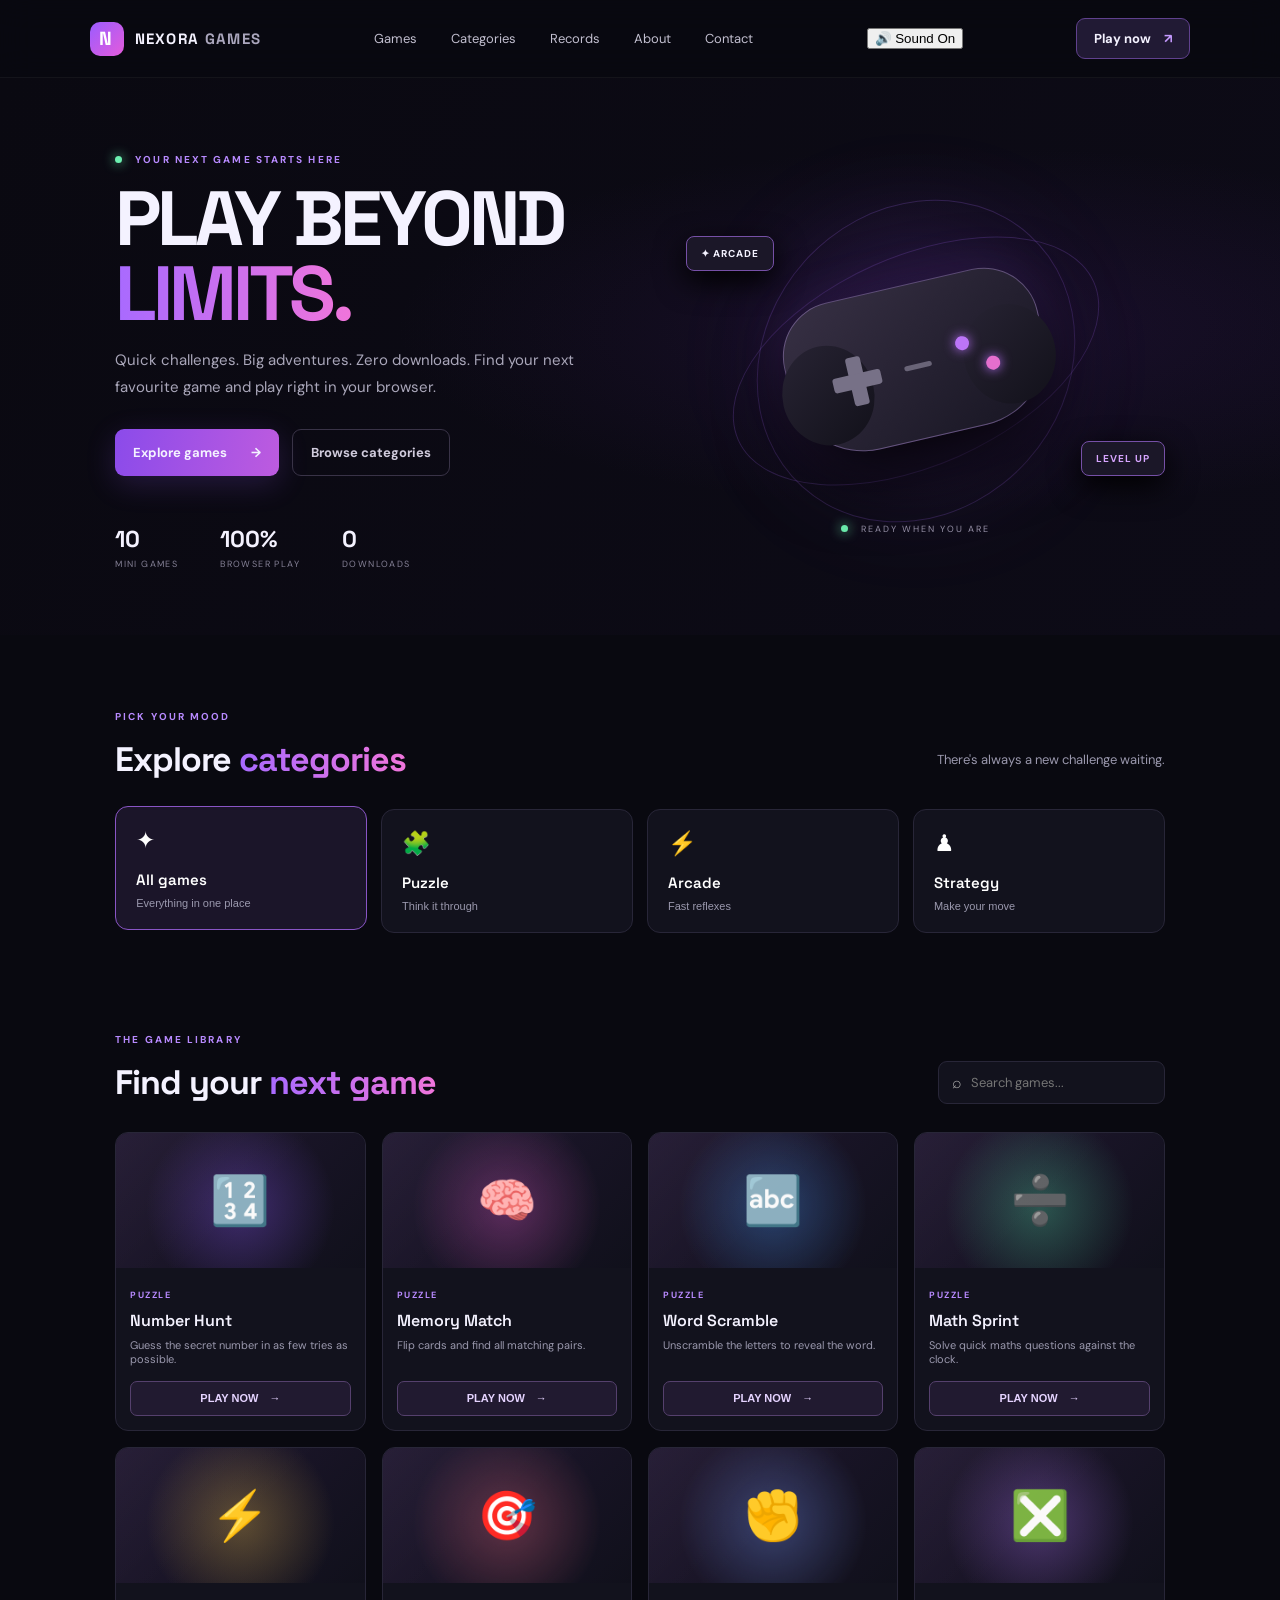
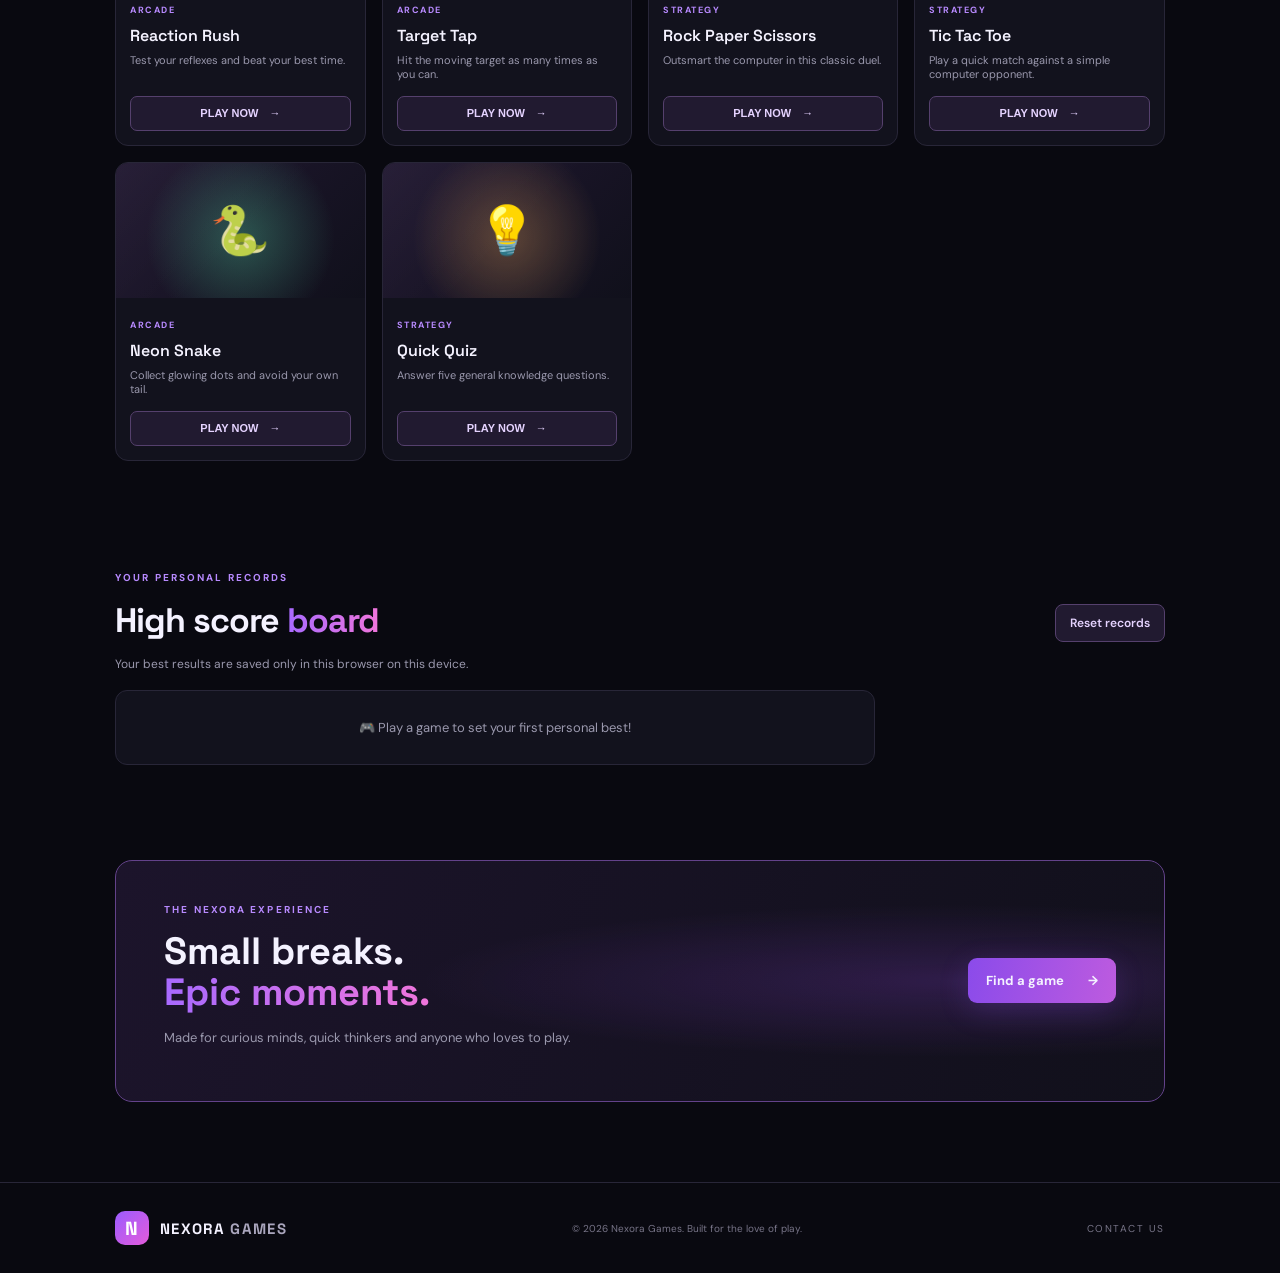
==== index.html @ 5ac17f13 "Add global sound toggle to Nexora Games" ====
<!DOCTYPE html>
<html lang="en">
<head>
  <meta charset="UTF-8">
  <meta name="viewport" content="width=device-width, initial-scale=1.0">
  <meta name="description" content="Nexora Games — play free browser games.">
  <title>Nexora Games | Play Beyond Limits</title>
  <link rel="stylesheet" href="style.css">
</head>
<body>
<header class="topbar">
  <a class="brand" href="#"><span class="brand-mark">N</span><span>NEXORA<span class="muted"> GAMES</span></span></a>
  <nav><a href="#games">Games</a><a href="#categories">Categories</a><a href="#leaderboard">Records</a><a href="#about">About</a><a href="contact.html">Contact</a></nav>
  <button class="menu-btn" id="menuBtn" aria-label="Open menu">☰</button>
  <button class="sound-toggle" id="soundToggle" type="button" aria-label="Turn sound off" aria-pressed="true">🔊 Sound On</button><a class="top-cta" href="#games">Play now <span>↗</span></a>
</header>

<main>
  <section class="hero">
    <div class="hero-copy">
      <div class="eyebrow"><span class="pulse"></span> YOUR NEXT GAME STARTS HERE</div>
      <h1>PLAY BEYOND<br><span>LIMITS.</span></h1>
      <p>Quick challenges. Big adventures. Zero downloads. Find your next favourite game and play right in your browser.</p>
      <div class="hero-actions"><a class="btn primary" href="#games">Explore games <span>→</span></a><a class="btn secondary" href="#categories">Browse categories</a></div>
      <div class="hero-stats"><div><strong>10</strong><small>MINI GAMES</small></div><div><strong>100%</strong><small>BROWSER PLAY</small></div><div><strong>0</strong><small>DOWNLOADS</small></div></div>
    </div>
    <div class="hero-art" aria-label="Decorative gaming illustration">
      <div class="orbit orbit-one"></div><div class="orbit orbit-two"></div>
      <div class="game-chip chip-one">✦ ARCADE</div><div class="game-chip chip-two">LEVEL UP</div>
      <div class="controller"><div class="dpad"><i></i><b></b></div><div class="buttons"><i></i><b></b></div><div class="controller-line"></div></div>
      <div class="hero-glow"></div>
      <div class="hero-caption"><span class="live-dot"></span> READY WHEN YOU ARE</div>
    </div>
  </section>

  <section class="section" id="categories">
    <div class="section-head"><div><div class="eyebrow">PICK YOUR MOOD</div><h2>Explore <span>categories</span></h2></div><p>There's always a new challenge waiting.</p></div>
    <div class="category-grid">
      <button class="category-card active" data-filter="all"><span>✦</span><b>All games</b><small>Everything in one place</small></button>
      <button class="category-card" data-filter="puzzle"><span>🧩</span><b>Puzzle</b><small>Think it through</small></button>
      <button class="category-card" data-filter="arcade"><span>⚡</span><b>Arcade</b><small>Fast reflexes</small></button>
      <button class="category-card" data-filter="strategy"><span>♟</span><b>Strategy</b><small>Make your move</small></button>
    </div>
  </section>

  <section class="section games-section" id="games">
    <div class="section-head"><div><div class="eyebrow">THE GAME LIBRARY</div><h2>Find your <span>next game</span></h2></div><div class="search-wrap"><span>⌕</span><input id="searchInput" type="search" placeholder="Search games..." aria-label="Search games"></div></div>
    <div class="game-grid" id="gameGrid"></div>
    <p class="empty-state" id="emptyState" hidden>No games found. Try another search.</p>
  </section>

  <section class="section leaderboard-section" id="leaderboard">
    <div class="section-head"><div><div class="eyebrow">YOUR PERSONAL RECORDS</div><h2>High score <span>board</span></h2></div><button class="reset-records" id="resetRecords" type="button">Reset records</button></div>
    <p class="leaderboard-note">Your best results are saved only in this browser on this device.</p>
    <div id="leaderboardList" class="leaderboard-list" aria-live="polite"></div>
  </section>

  <section class="join-banner" id="about">
    <div><div class="eyebrow">THE NEXORA EXPERIENCE</div><h2>Small breaks.<br><span>Epic moments.</span></h2><p>Made for curious minds, quick thinkers and anyone who loves to play.</p></div>
    <a class="btn primary" href="#games">Find a game <span>→</span></a>
  </section>
</main>

<footer><a class="brand" href="#"><span class="brand-mark">N</span><span>NEXORA<span class="muted"> GAMES</span></span></a><p>© <span id="year"></span> Nexora Games. Built for the love of play.</p><a class="footer-note" href="contact.html">CONTACT US</a></footer>

<div class="modal" id="gameModal" aria-hidden="true">
  <div class="modal-panel"><button class="close-btn" id="closeModal" aria-label="Close game">×</button><div class="modal-kicker" id="gameCategory">MINI GAME</div><h2 id="gameTitle">Game</h2><div id="gameArea" class="game-area"></div><p class="game-help" id="gameHelp"></p></div>
</div>
<script src="script.js"></script>
</body>
</html>
---- style.css ----
@import url('https://fonts.googleapis.com/css2?family=DM+Sans:wght@400;500;600;700&family=Space+Grotesk:wght@400;500;600;700&display=swap');
:root{--bg:#090910;--panel:#12121d;--panel2:#181827;--text:#f4f2ff;--muted:#9a98ad;--purple:#9b5cff;--pink:#e45bdb;--line:#282638;--green:#6df0b0}
*{box-sizing:border-box}html{scroll-behavior:smooth}body{margin:0;background:var(--bg);color:var(--text);font-family:'DM Sans',sans-serif}a{color:inherit;text-decoration:none}.topbar{height:78px;padding:0 7%;display:flex;align-items:center;justify-content:space-between;border-bottom:1px solid #ffffff0c;background:#090910eF;position:sticky;top:0;z-index:5;backdrop-filter:blur(16px)}.brand{display:flex;align-items:center;gap:11px;font:700 15px 'Space Grotesk';letter-spacing:1.3px}.brand-mark{display:grid;place-items:center;width:34px;height:34px;border-radius:10px;background:linear-gradient(135deg,var(--purple),var(--pink));font-size:19px;color:white}.muted{color:#aaa6bd}.topbar nav{display:flex;gap:34px;color:#c2bfd0;font-size:13px}.topbar nav a:hover{color:white}.top-cta{font-size:13px;font-weight:700;background:#211a34;border:1px solid #60418e;padding:11px 17px;border-radius:9px}.top-cta span{color:#c59aff;margin-left:10px}.menu-btn{display:none;background:none;border:0;color:white;font-size:24px}.hero{min-height:550px;padding:75px 9% 65px;display:grid;grid-template-columns:1.05fr .95fr;align-items:center;overflow:hidden;background:radial-gradient(ellipse at 76% 45%,#49207838,transparent 42%),linear-gradient(120deg,#0a0911,#0d0b17)}.eyebrow{font-size:10px;letter-spacing:2.1px;font-weight:700;color:#b88aff}.pulse,.live-dot{display:inline-block;width:7px;height:7px;background:var(--green);border-radius:50%;margin-right:9px;box-shadow:0 0 12px var(--green)}h1,h2{font-family:'Space Grotesk',sans-serif;margin:15px 0}h1{font-size:clamp(52px,6vw,82px);line-height:.98;letter-spacing:-4px}h1 span,h2 span{background:linear-gradient(90deg,#a86aff,#f075db);-webkit-background-clip:text;background-clip:text;color:transparent}.hero-copy>p{max-width:460px;color:#aaa7ba;line-height:1.8;font-size:15px}.hero-actions{display:flex;gap:13px;margin-top:28px}.btn{display:inline-flex;align-items:center;gap:24px;padding:14px 18px;border-radius:9px;font-size:13px;font-weight:700}.btn.primary{background:linear-gradient(100deg,#8b4bea,#bd5bdf);box-shadow:0 8px 30px #9b5cff30}.btn.secondary{border:1px solid #393347;color:#d0cbdc}.hero-stats{display:flex;gap:42px;margin-top:48px}.hero-stats div{display:flex;flex-direction:column;gap:4px}.hero-stats strong{font:700 23px 'Space Grotesk'}.hero-stats small{font-size:9px;letter-spacing:1.4px;color:#858196}.hero-art{height:360px;position:relative;display:grid;place-items:center}.hero-glow{position:absolute;width:250px;height:250px;border-radius:50%;background:#9b5cff25;filter:blur(55px)}.orbit{position:absolute;border:1px solid #a66bff35;border-radius:50%;transform:rotate(-24deg)}.orbit-one{width:390px;height:210px}.orbit-two{width:300px;height:340px;transform:rotate(42deg)}.controller{width:260px;height:155px;background:linear-gradient(145deg,#373044,#171522);border:1px solid #a98bcf70;border-radius:55px 55px 75px 75px;transform:rotate(-13deg);box-shadow:0 25px 70px #000,0 0 45px #a45dff30;position:relative;z-index:1}.controller:before,.controller:after{content:"";position:absolute;width:92px;height:100px;background:linear-gradient(145deg,#272333,#12111a);border-radius:50%;top:40px}.controller:before{left:-10px}.controller:after{right:-10px}.dpad,.buttons{position:absolute;z-index:2;top:58px}.dpad{left:43px;width:49px;height:49px}.dpad:before,.dpad:after{content:"";position:absolute;background:#777187;border-radius:3px}.dpad:before{width:15px;height:49px;left:17px}.dpad:after{height:15px;width:49px;top:17px}.buttons{right:43px;width:48px;height:48px}.buttons:before,.buttons:after{content:"";position:absolute;width:14px;height:14px;border-radius:50%;background:#bc75f8;box-shadow:0 0 12px #bd74ff}.buttons:before{left:4px;top:4px}.buttons:after{right:4px;bottom:4px;background:#e56fce}.controller-line{position:absolute;z-index:2;width:28px;height:5px;border-radius:5px;background:#696477;left:116px;top:79px}.game-chip{position:absolute;z-index:2;padding:10px 14px;background:#1b1728;border:1px solid #7650a7;border-radius:8px;font-size:10px;font-weight:700;letter-spacing:1px;box-shadow:0 10px 30px #000}.chip-one{top:55px;left:4%}.chip-two{right:0;bottom:65px;color:#d7a5ff}.hero-caption{position:absolute;bottom:6px;font-size:9px;letter-spacing:2px;color:#9993aa}.section{padding:75px 9%}.section-head{display:flex;align-items:end;justify-content:space-between;margin-bottom:28px}.section-head h2{font-size:34px;letter-spacing:-1px;margin-bottom:0}.section-head>p{color:var(--muted);font-size:13px}.category-grid{display:grid;grid-template-columns:repeat(4,1fr);gap:14px}.category-card{cursor:pointer;text-align:left;padding:20px;background:var(--panel);border:1px solid var(--line);border-radius:13px;color:white;display:flex;flex-direction:column;gap:8px;transition:.2s}.category-card:hover,.category-card.active{border-color:#8955c5;background:#1b1529;transform:translateY(-3px)}.category-card>span{font-size:23px;margin-bottom:8px}.category-card b{font:600 15px 'Space Grotesk'}.category-card small{color:var(--muted);font-size:11px}.games-section{padding-top:25px}.search-wrap{display:flex;align-items:center;gap:9px;background:var(--panel);border:1px solid var(--line);border-radius:9px;padding:0 13px;color:#aaa}.search-wrap input{background:transparent;border:0;outline:0;color:white;padding:12px 0;width:180px;font:13px 'DM Sans'}.game-grid{display:grid;grid-template-columns:repeat(4,1fr);gap:16px}.game-card{border:1px solid var(--line);background:var(--panel);border-radius:13px;overflow:hidden;transition:.22s}.game-card:hover{transform:translateY(-5px);border-color:#8a5ac0;box-shadow:0 14px 35px #0007}.game-art{height:135px;display:grid;place-items:center;font-size:48px;position:relative;background:radial-gradient(circle at 50% 55%,var(--art-glow),transparent 65%),linear-gradient(135deg,#211831,#10101b)}.game-art:after{content:"";position:absolute;inset:0;background:linear-gradient(135deg,#ffffff08,transparent 55%)}.game-info{padding:14px}.game-info small{color:#b88aff;text-transform:uppercase;font-size:9px;letter-spacing:1.5px;font-weight:700}.game-info h3{font:600 16px 'Space Grotesk';margin:7px 0}.game-info p{font-size:11px;color:var(--muted);margin:0 0 13px;min-height:30px}.play-btn{width:100%;border:1px solid #55406d;background:#211a30;color:#e5d3ff;border-radius:7px;padding:9px;cursor:pointer;font-weight:700;font-size:11px}.play-btn:hover{background:#7443a8;color:white}.empty-state{color:var(--muted);text-align:center;padding:40px}.join-banner{margin:20px 9% 80px;padding:42px 48px;border-radius:17px;border:1px solid #63428a;background:radial-gradient(ellipse at 80% 50%,#a54cff30,transparent 45%),linear-gradient(110deg,#1c142b,#11101b);display:flex;align-items:center;justify-content:space-between}.join-banner h2{font-size:38px;line-height:1.1}.join-banner p{color:var(--muted);font-size:13px}footer{padding:28px 9%;border-top:1px solid var(--line);display:flex;align-items:center;justify-content:space-between}footer p,.footer-note{color:#777487;font-size:10px}.footer-note{letter-spacing:1.5px}.modal{position:fixed;inset:0;background:#05040beF;z-index:10;display:none;align-items:center;justify-content:center;padding:18px}.modal.open{display:flex}.modal-panel{position:relative;width:min(650px,100%);max-height:90vh;overflow:auto;background:#151321;border:1px solid #55406d;border-radius:16px;padding:30px}.close-btn{position:absolute;right:17px;top:12px;background:none;border:0;color:white;font-size:30px;cursor:pointer}.modal-kicker{color:#bd8aff;font-size:10px;letter-spacing:2px}.modal-panel h2{margin:7px 0 20px}.game-area{background:#0c0b13;border:1px solid #30283c;border-radius:12px;min-height:180px;padding:22px;display:grid;place-items:center;text-align:center}.game-help{color:var(--muted);font-size:12px;line-height:1.6;margin-bottom:0}.game-area button,.game-area input{background:#282039;border:1px solid #7951a6;color:white;border-radius:7px;padding:10px 14px;margin:5px;cursor:pointer}.game-area input{cursor:text;width:100px}.game-area .big{font:700 32px 'Space Grotesk'}.game-area .result{color:#b98aff;font-weight:700}.memory-grid{display:grid;grid-template-columns:repeat(4,52px);gap:7px}.memory-grid button{height:48px;margin:0;font-size:20px;padding:0}.tic-grid{display:grid;grid-template-columns:repeat(3,60px);gap:6px}.tic-grid button{height:60px;font-size:23px;margin:0}.target{width:75px;height:75px;border-radius:50%!important;background:#ad56ed!important;border:0!important}.game-area canvas{max-width:100%;background:#11101a;border:1px solid #3a2b4c;border-radius:7px}.game-area .wide{width:100%;max-width:350px}
@media(max-width:850px){.hero{padding-left:7%;padding-right:7%;grid-template-columns:1fr}.hero-art{height:280px}.game-grid{grid-template-columns:repeat(2,1fr)}.section{padding-left:7%;padding-right:7%}.category-grid{grid-template-columns:repeat(2,1fr)}.join-banner{margin-left:7%;margin-right:7%}}
@media(max-width:560px){.topbar{padding:0 5%;height:66px}.topbar nav{display:none;position:absolute;top:65px;left:0;right:0;padding:20px;background:#11101b;flex-direction:column;gap:18px}.topbar nav.show{display:flex}.menu-btn{display:block;margin-left:auto;margin-right:14px}.top-cta{padding:9px 11px;font-size:11px}.hero{padding-top:55px}.hero-stats{gap:23px}.hero-art{height:245px}.controller{transform:scale(.8) rotate(-13deg)}.section{padding-top:55px;padding-bottom:55px}.section-head{align-items:flex-start;gap:18px;flex-direction:column}.section-head h2{font-size:29px}.search-wrap,.search-wrap input{width:100%}.category-grid{gap:9px}.category-card{padding:15px}.game-grid{gap:10px}.game-art{height:110px}.game-info{padding:11px}.game-info h3{font-size:14px}.join-banner{padding:27px;display:block}.join-banner h2{font-size:32px}.join-banner .btn{margin-top:15px}footer{padding:25px 6%;gap:12px;flex-wrap:wrap}footer p{order:3;width:100%}.modal-panel{padding:23px 16px}}

/* Mobile-friendly Neon Snake controls */
.snake-controls{display:flex;flex-direction:column;align-items:center;gap:6px;margin:12px auto}.snake-controls>div{display:flex;gap:6px}.game-area .snake-controls button{width:52px;height:44px;margin:0;padding:8px;font-size:18px;touch-action:manipulation;user-select:none;-webkit-user-select:none}.snake-game canvas{display:block;margin:0 auto;max-width:100%;height:auto;touch-action:none}

/* Personal high-score board */
.leaderboard-section{padding-top:35px}
.leaderboard-note{color:var(--muted);font-size:12px;margin:-14px 0 18px}
.reset-records{background:#211a30;border:1px solid #55406d;color:#e5d3ff;border-radius:8px;padding:10px 14px;cursor:pointer;font:600 12px 'DM Sans'}
.reset-records:hover{background:#7443a8;color:white}
.leaderboard-list{max-width:760px;border:1px solid var(--line);border-radius:12px;overflow:hidden;background:var(--panel)}
.record-row{display:flex;align-items:center;gap:14px;padding:13px 17px;border-bottom:1px solid var(--line)}
.record-row:last-child{border-bottom:0}
.record-rank{width:28px;color:#b88aff;font:700 13px 'Space Grotesk'}
.record-icon{font-size:22px}
.record-name{flex:1;font:600 14px 'Space Grotesk'}
.record-name small{display:block;color:var(--muted);font:11px 'DM Sans';margin-top:3px}
.record-row>strong{color:var(--green);font:700 17px 'Space Grotesk'}
.records-empty{padding:28px;text-align:center;color:var(--muted);font-size:13px}
@media(max-width:560px){.record-row{gap:9px;padding:12px}.record-name{font-size:12px}.record-row>strong{font-size:15px}.reset-records{padding:9px;font-size:11px}}


/* Rock Paper Scissors face-off */
.rps-game{max-width:560px;margin:0 auto;text-align:center}
.rps-intro{color:var(--muted);margin:0 0 18px}
.rps-arena{display:grid;grid-template-columns:1fr auto 1fr;align-items:center;gap:12px;padding:20px 12px;border:1px solid var(--line);border-radius:16px;background:linear-gradient(135deg,#211632,#151a2c)}
.rps-player{display:flex;flex-direction:column;align-items:center;gap:7px;min-width:0}
.rps-side-label{font:700 11px 'Space Grotesk';letter-spacing:2px;color:#c49aff}
.rps-hand{font-size:clamp(55px,12vw,82px);line-height:1.35;min-height:100px;display:grid;place-items:center;filter:drop-shadow(0 5px 12px #0008)}
.rps-bot-hand{transform:scaleX(-1)}
.rps-player strong{font:600 13px 'Space Grotesk';color:#fff}
.rps-versus{font:800 17px 'Space Grotesk';color:#f0bd61}
.rps-outcome{font:700 17px 'Space Grotesk';margin:18px 0 12px;min-height:25px}
.rps-scoreboard{display:flex;justify-content:center;align-items:center;gap:22px;padding:12px;border-radius:10px;background:#211a30;color:#d8c9ed;font:700 12px 'Space Grotesk';letter-spacing:1px}
.rps-scoreboard b{font-size:22px;color:#fff;margin-left:6px}
.rps-score-divider{color:var(--muted)}
.rps-round{font-size:12px;color:var(--muted);margin:10px 0}
.rps-choices{display:flex;justify-content:center;flex-wrap:wrap;gap:9px;margin:14px 0}
.game-area .rps-choice{padding:11px 15px;border:1px solid #7651a2;background:#2b2040;color:#fff;border-radius:10px;font:600 13px 'DM Sans';cursor:pointer}
.game-area .rps-choice:hover{background:#7045a0;transform:translateY(-2px)}
.game-area .rps-reset{padding:8px 14px;border:1px solid var(--line);background:transparent;color:var(--muted);border-radius:8px;cursor:pointer}
.rps-reveal{animation:rpsPop .32s ease-out}
@keyframes rpsPop{0%{transform:scale(.55) rotate(-12deg);opacity:.35}70%{transform:scale(1.12) rotate(5deg)}100%{transform:scale(1);opacity:1}}
@media(max-width:420px){.rps-arena{gap:5px;padding:15px 7px}.rps-hand{min-height:78px}.rps-player strong{font-size:11px}.rps-choices{gap:6px}.game-area .rps-choice{padding:10px 9px;font-size:12px}}
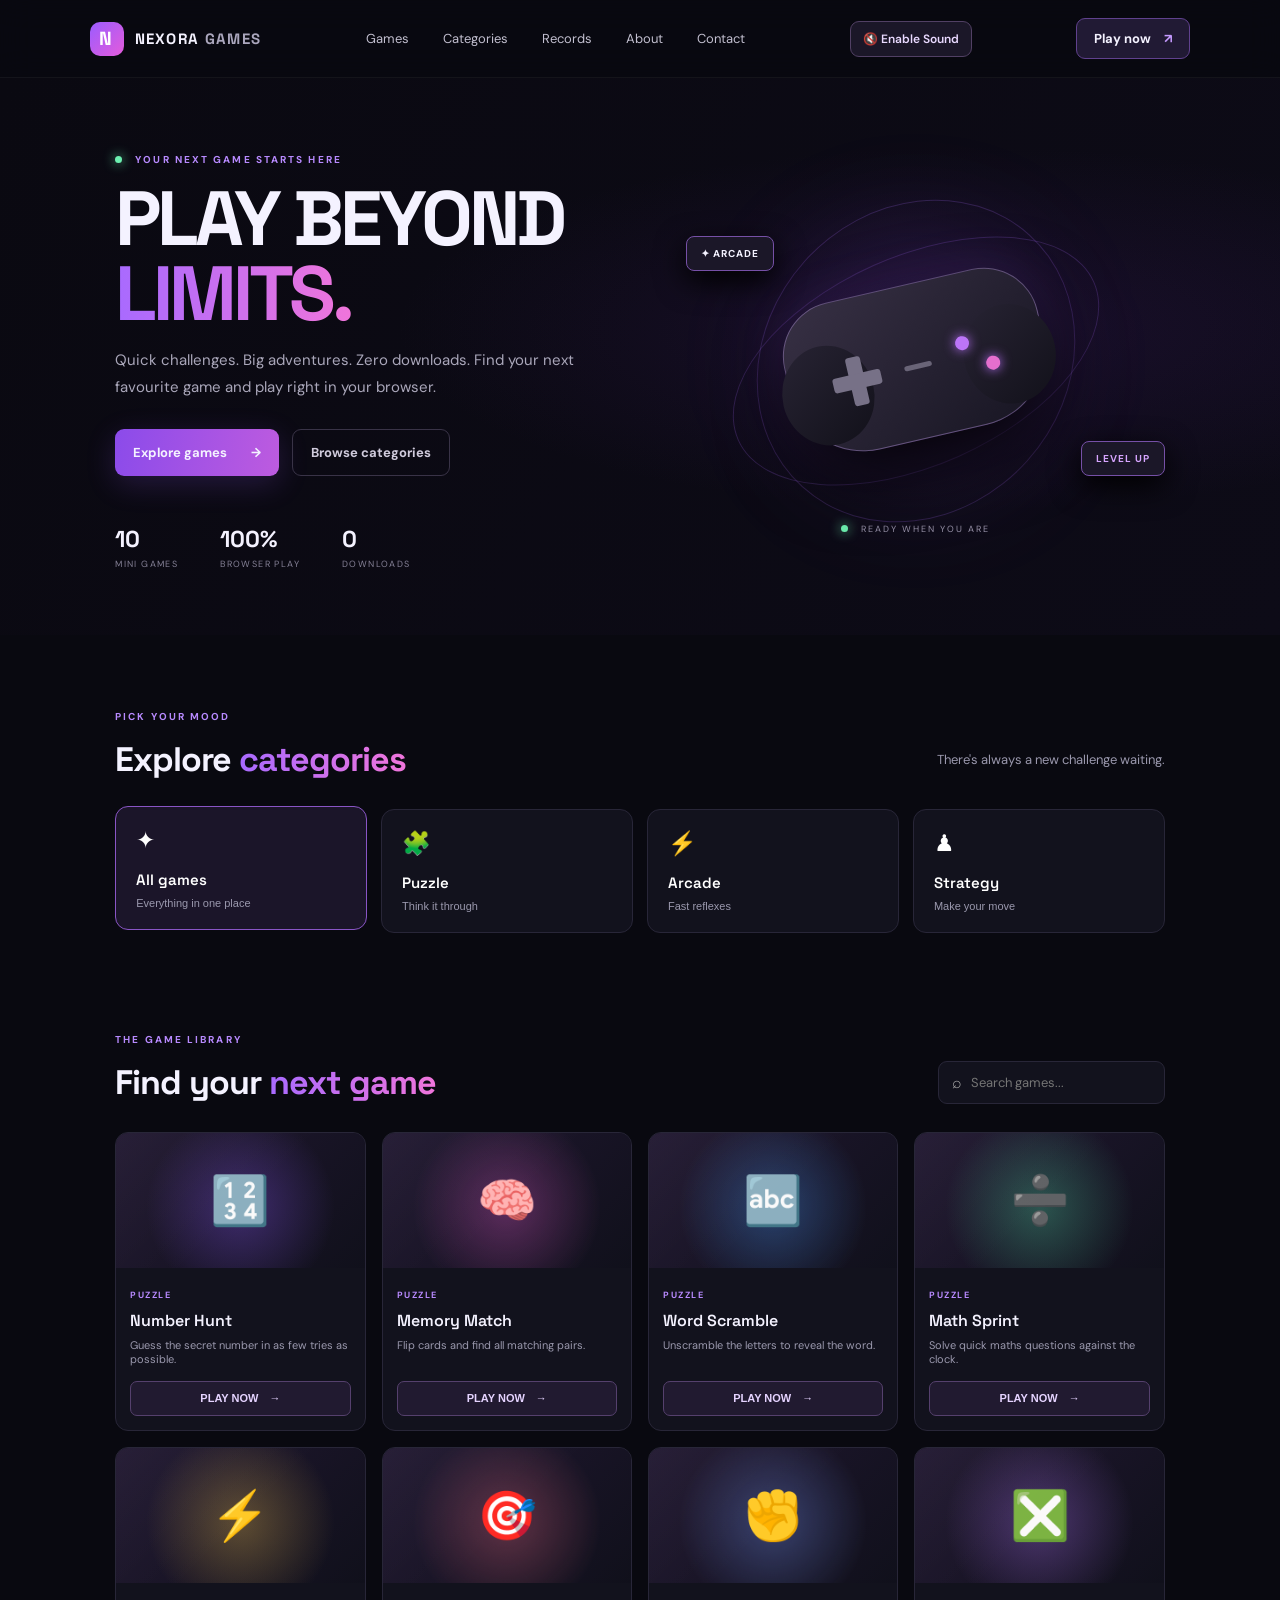
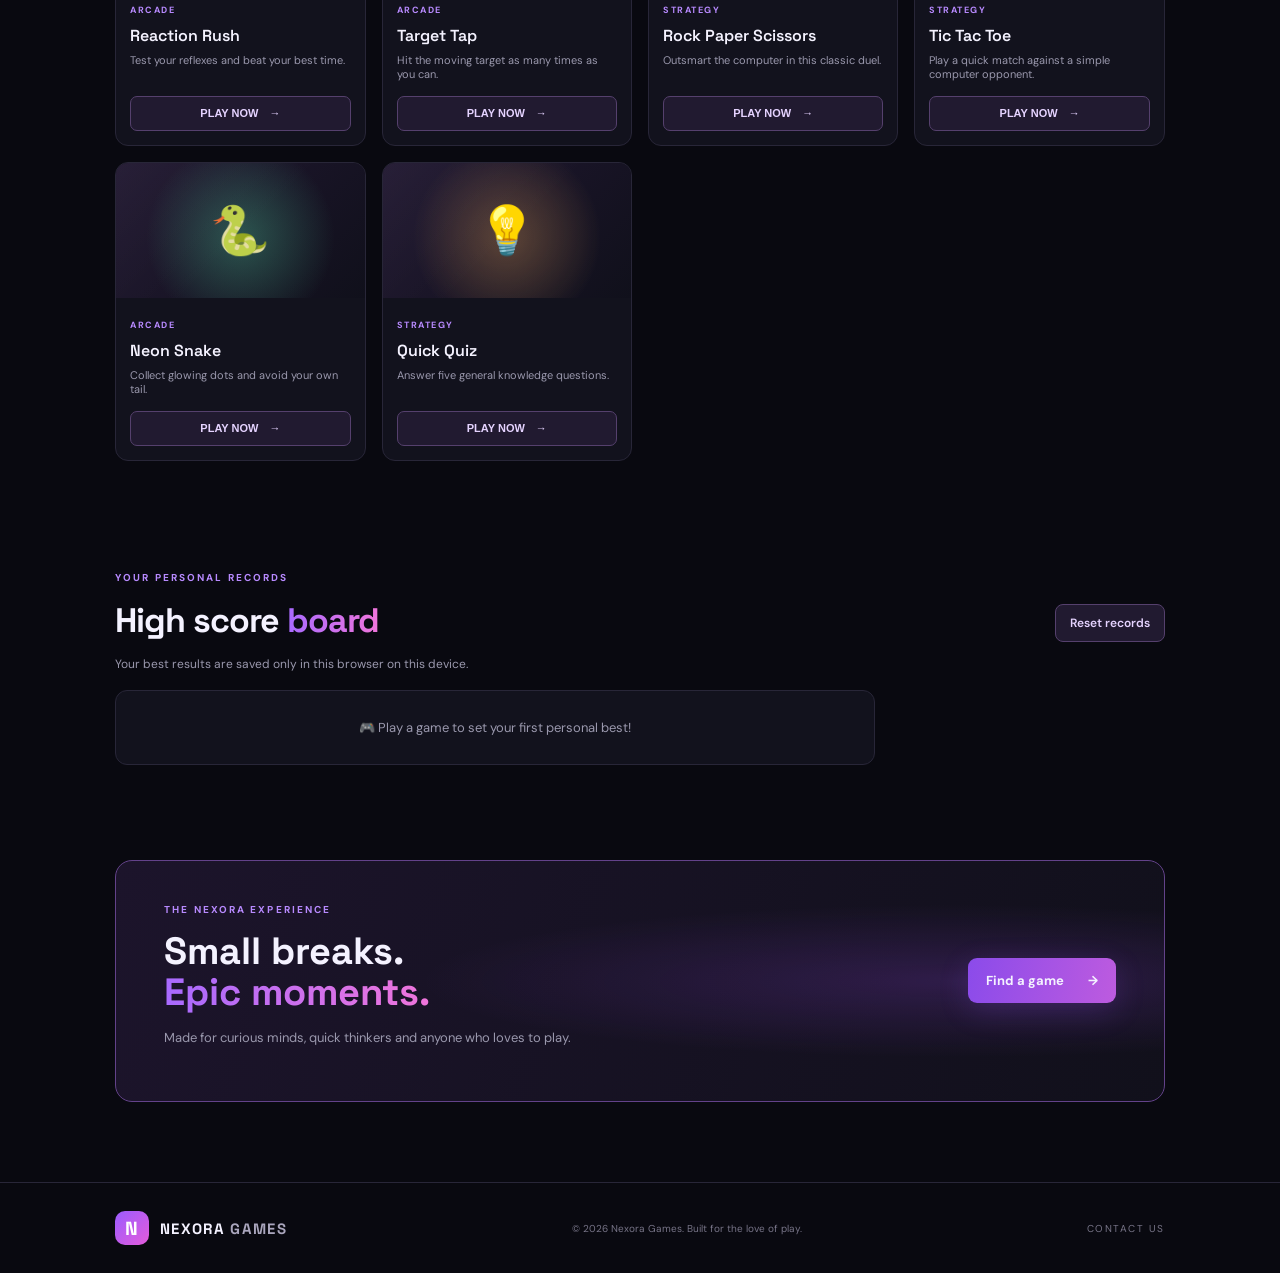
==== commit 643d43cd: "Improve homepage SEO metadata and structured data" ====
--- a/index.html
+++ b/index.html
@@ -3,7 +3,27 @@
 <head>
   <meta charset="UTF-8">
   <meta name="viewport" content="width=device-width, initial-scale=1.0">
-  <meta name="description" content="Nexora Games — play free browser games.">
+  <meta name="description" content="Play free online browser games at Nexora Games. Enjoy puzzle, arcade and strategy mini games including Number Hunt, Memory Match, Rock Paper Scissors, Tic Tac Toe and more. No downloads needed.">
+  <meta name="robots" content="index, follow">
+  <link rel="canonical" href="https://nexoragames-ux.github.io/nexora-games/">
+  <meta name="theme-color" content="#100b1d">
+  <meta property="og:type" content="website">
+  <meta property="og:site_name" content="Nexora Games">
+  <meta property="og:title" content="Nexora Games | Free Online Browser Games">
+  <meta property="og:description" content="Play free puzzle, arcade and strategy mini games instantly in your browser. No downloads needed.">
+  <meta property="og:url" content="https://nexoragames-ux.github.io/nexora-games/">
+  <meta name="twitter:card" content="summary">
+  <meta name="twitter:title" content="Nexora Games | Free Online Browser Games">
+  <meta name="twitter:description" content="Play free puzzle, arcade and strategy mini games instantly in your browser. No downloads needed.">
+  <script type="application/ld+json">
+  {
+    "@context": "https://schema.org",
+    "@type": "WebSite",
+    "name": "Nexora Games",
+    "url": "https://nexoragames-ux.github.io/nexora-games/",
+    "description": "Free online puzzle, arcade and strategy mini games playable in a web browser."
+  }
+  </script>
   <title>Nexora Games | Play Beyond Limits</title>
   <link rel="stylesheet" href="style.css">
 </head>
--- a/style.css
+++ b/style.css
@@ -46,3 +46,9 @@
 .rps-reveal{animation:rpsPop .32s ease-out}
 @keyframes rpsPop{0%{transform:scale(.55) rotate(-12deg);opacity:.35}70%{transform:scale(1.12) rotate(5deg)}100%{transform:scale(1);opacity:1}}
 @media(max-width:420px){.rps-arena{gap:5px;padding:15px 7px}.rps-hand{min-height:78px}.rps-player strong{font-size:11px}.rps-choices{gap:6px}.game-area .rps-choice{padding:10px 9px;font-size:12px}}
+
+/* Global sound control */
+.sound-toggle{border:1px solid #514064;background:#1b1728;color:#e9d9ff;border-radius:9px;padding:9px 12px;font:600 12px 'DM Sans';cursor:pointer;white-space:nowrap}
+.sound-toggle:hover{background:#30213f;border-color:var(--purple)}
+@media(max-width:760px){.topbar{gap:10px}.sound-toggle{padding:8px 9px;font-size:11px}.top-cta{font-size:12px;padding:9px 10px}}
+@media(max-width:430px){.topbar{padding:0 4%}.brand{font-size:12px;gap:7px}.brand-mark{width:30px;height:30px}.sound-toggle{font-size:0;padding:8px}.sound-toggle::first-letter{font-size:16px}.top-cta{padding:8px;font-size:11px}}
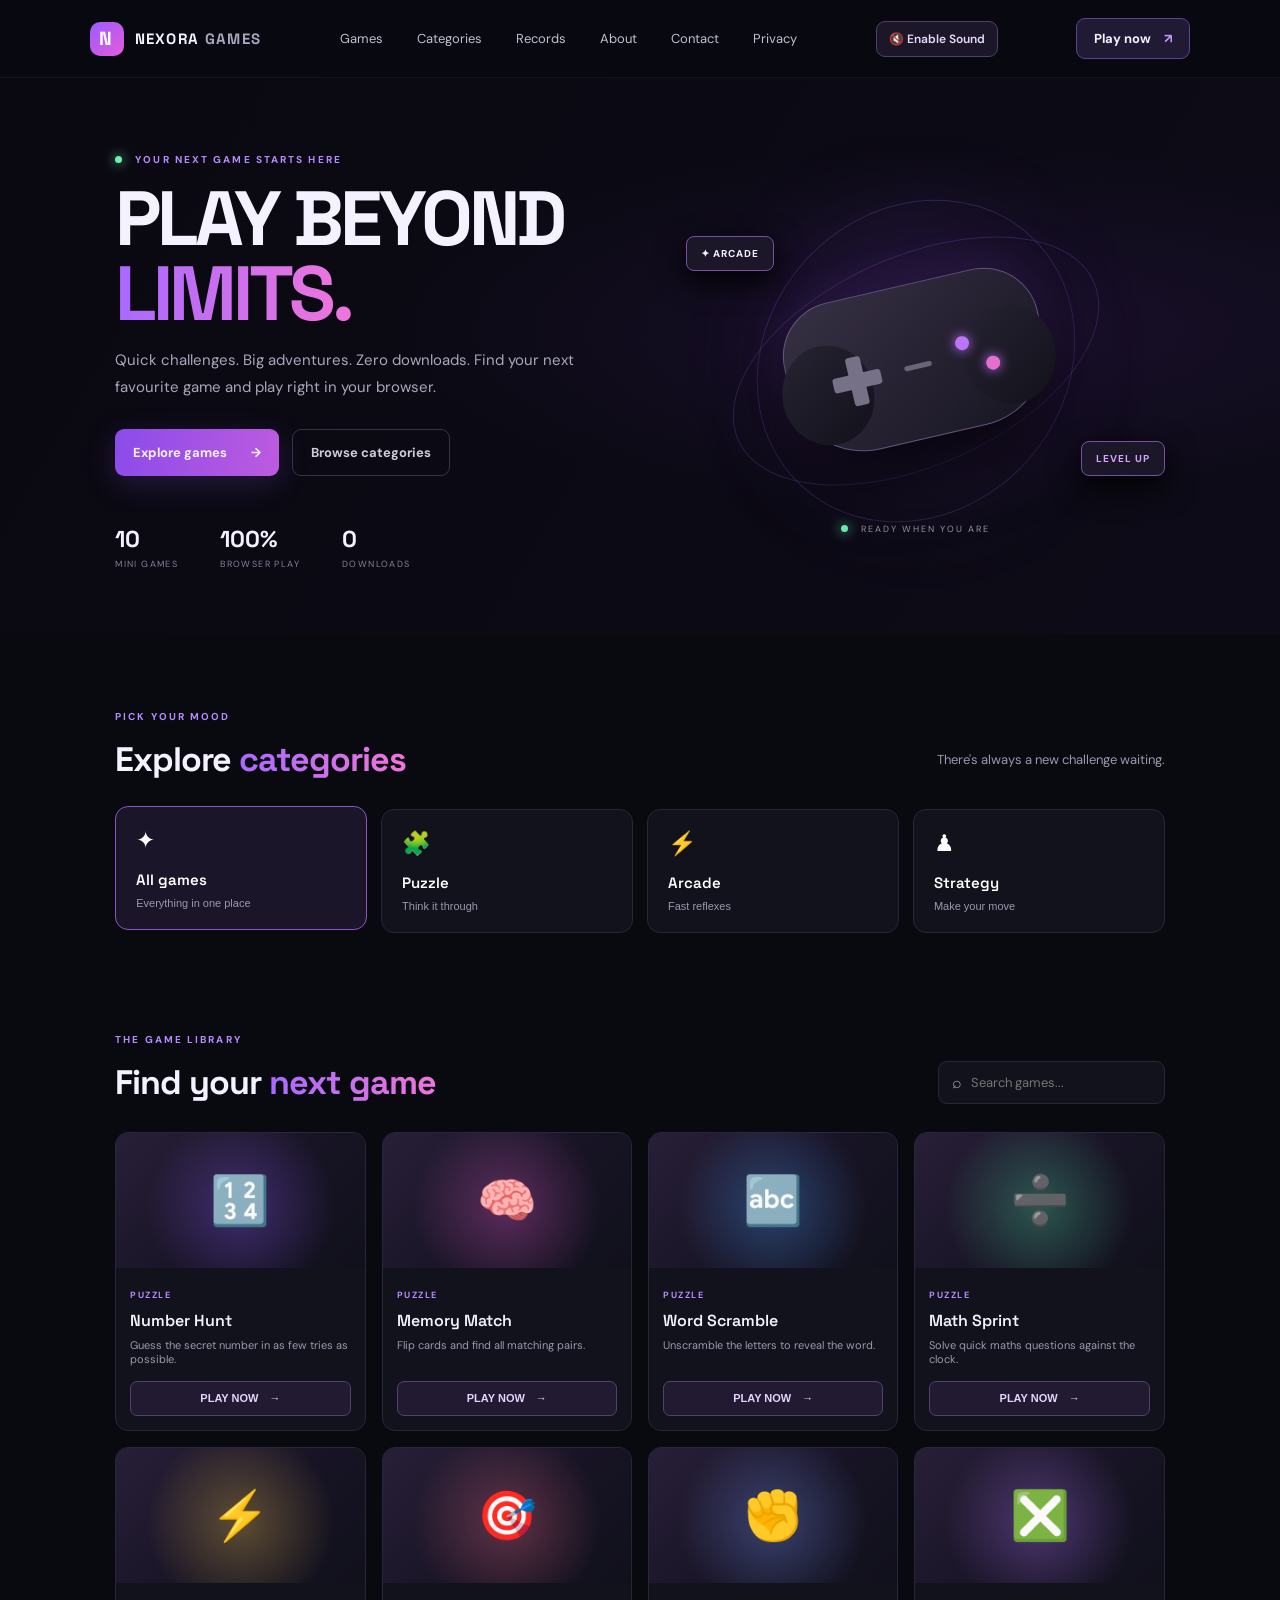
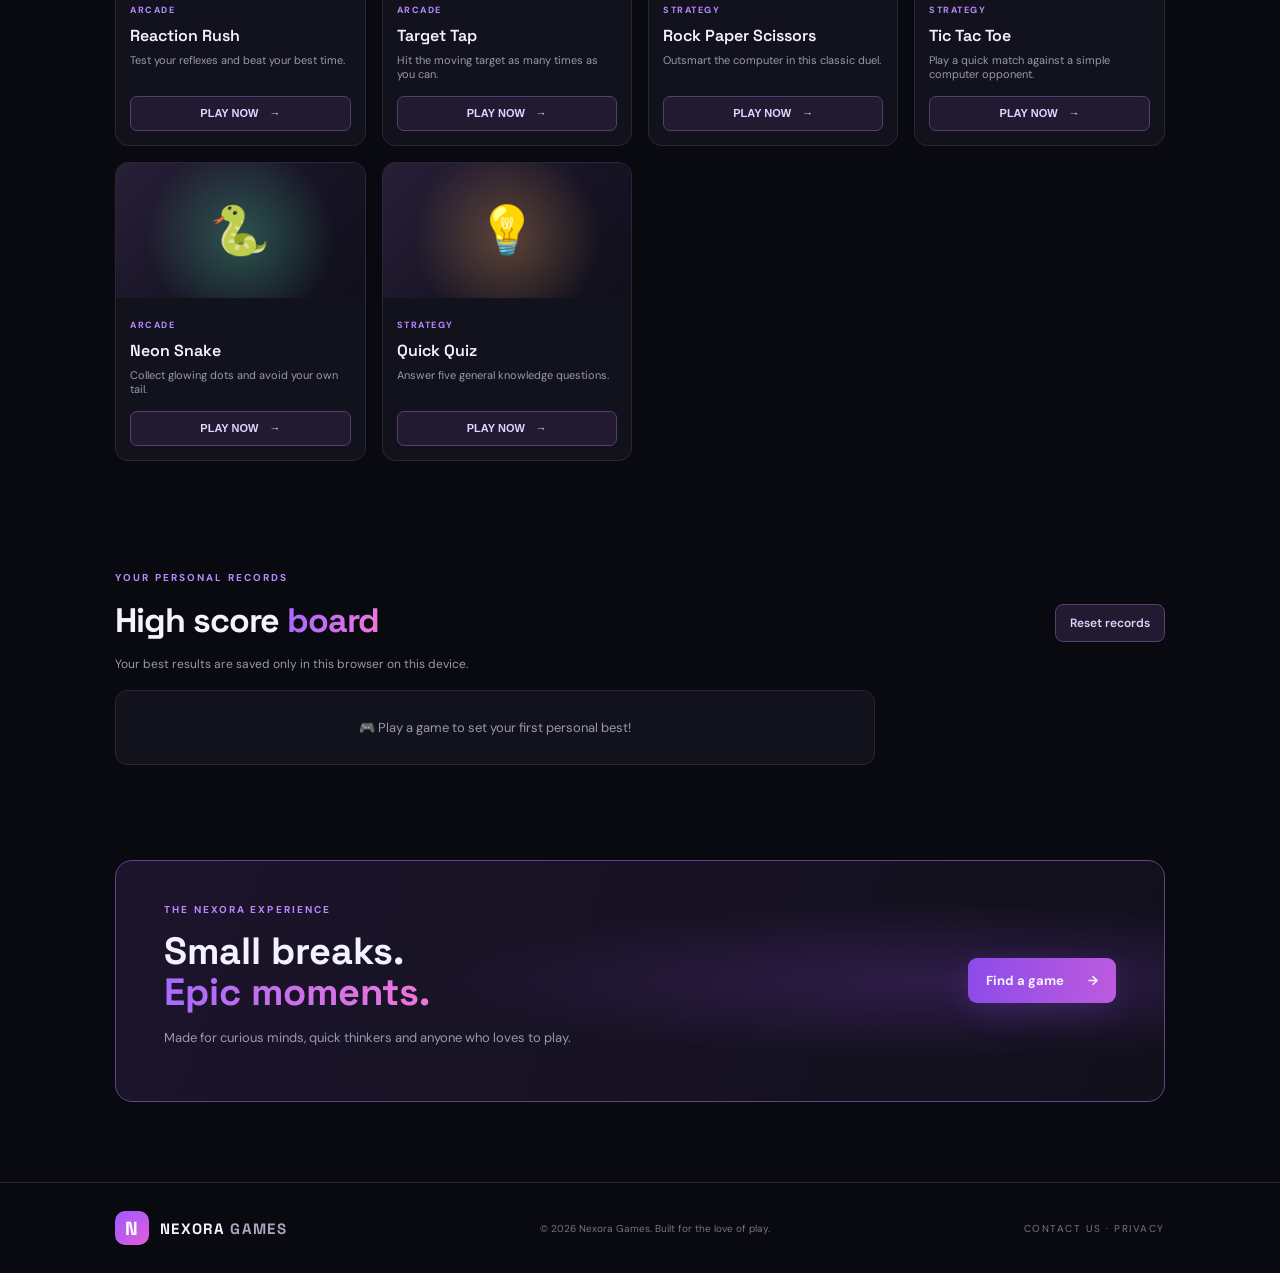
==== commit ed913ae5: "Add privacy policy navigation link" ====
--- a/index.html
+++ b/index.html
@@ -2,6 +2,7 @@
 <html lang="en">
 <head>
   <meta charset="UTF-8">
+  <meta name="google-site-verification" content="2wP3rk1qOevJJi6-XMGxFmHp4xJ9Y7_RXEEM9t6w2mc" />
   <meta name="viewport" content="width=device-width, initial-scale=1.0">
   <meta name="description" content="Play free online browser games at Nexora Games. Enjoy puzzle, arcade and strategy mini games including Number Hunt, Memory Match, Rock Paper Scissors, Tic Tac Toe and more. No downloads needed.">
   <meta name="robots" content="index, follow">
@@ -26,11 +27,19 @@
   </script>
   <title>Nexora Games | Play Beyond Limits</title>
   <link rel="stylesheet" href="style.css">
+  <!-- Google Analytics 4 -->
+  <script async src="https://www.googletagmanager.com/gtag/js?id=G-80209GRR0V"></script>
+  <script>
+    window.dataLayer = window.dataLayer || [];
+    function gtag(){dataLayer.push(arguments);}
+    gtag('js', new Date());
+    gtag('config', 'G-80209GRR0V');
+  </script>
 </head>
 <body>
 <header class="topbar">
   <a class="brand" href="#"><span class="brand-mark">N</span><span>NEXORA<span class="muted"> GAMES</span></span></a>
-  <nav><a href="#games">Games</a><a href="#categories">Categories</a><a href="#leaderboard">Records</a><a href="#about">About</a><a href="contact.html">Contact</a></nav>
+  <nav><a href="#games">Games</a><a href="#categories">Categories</a><a href="#leaderboard">Records</a><a href="#about">About</a><a href="contact.html">Contact</a><a href="privacy.html">Privacy</a></nav>
   <button class="menu-btn" id="menuBtn" aria-label="Open menu">☰</button>
   <button class="sound-toggle" id="soundToggle" type="button" aria-label="Turn sound off" aria-pressed="true">🔊 Sound On</button><a class="top-cta" href="#games">Play now <span>↗</span></a>
 </header>
@@ -81,7 +90,7 @@
   </section>
 </main>
 
-<footer><a class="brand" href="#"><span class="brand-mark">N</span><span>NEXORA<span class="muted"> GAMES</span></span></a><p>© <span id="year"></span> Nexora Games. Built for the love of play.</p><a class="footer-note" href="contact.html">CONTACT US</a></footer>
+<footer><a class="brand" href="#"><span class="brand-mark">N</span><span>NEXORA<span class="muted"> GAMES</span></span></a><p>© <span id="year"></span> Nexora Games. Built for the love of play.</p><span class="footer-note"><a href="contact.html">CONTACT US</a> · <a href="privacy.html">PRIVACY</a></span></footer>
 
 <div class="modal" id="gameModal" aria-hidden="true">
   <div class="modal-panel"><button class="close-btn" id="closeModal" aria-label="Close game">×</button><div class="modal-kicker" id="gameCategory">MINI GAME</div><h2 id="gameTitle">Game</h2><div id="gameArea" class="game-area"></div><p class="game-help" id="gameHelp"></p></div>
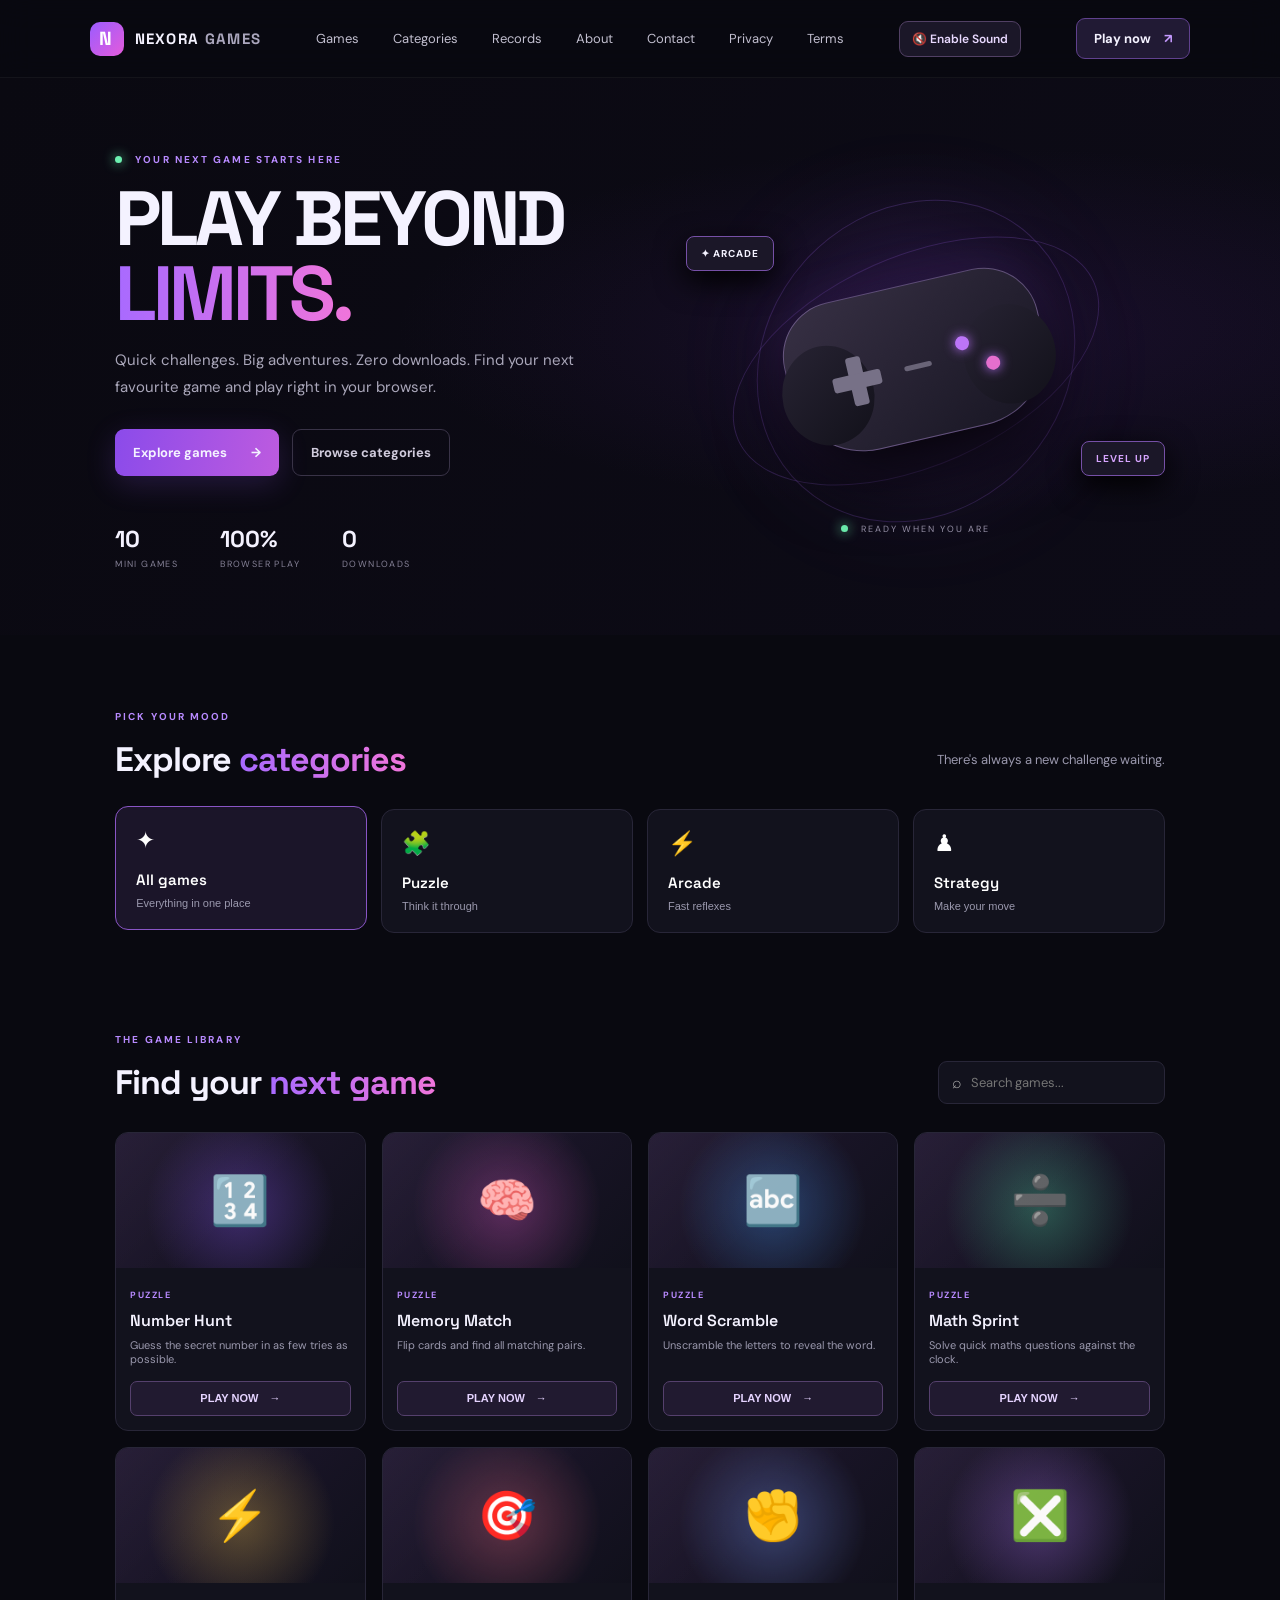
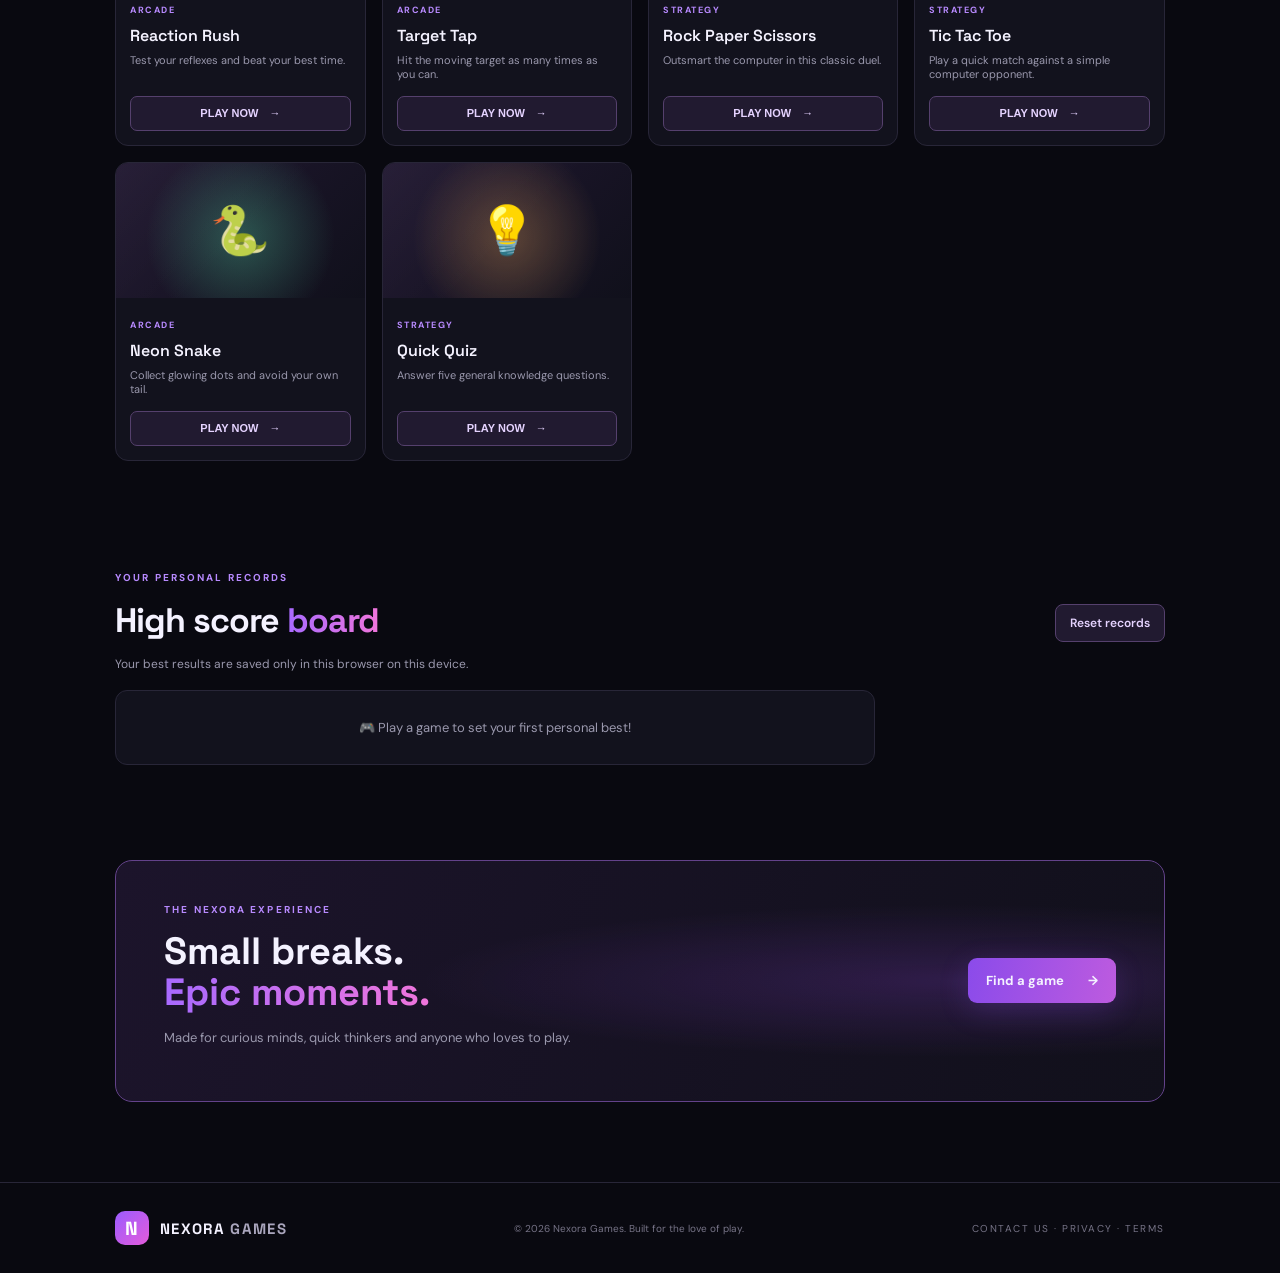
==== commit 3ed87d1d: "Add terms page navigation link" ====
--- a/index.html
+++ b/index.html
@@ -39,7 +39,7 @@
 <body>
 <header class="topbar">
   <a class="brand" href="#"><span class="brand-mark">N</span><span>NEXORA<span class="muted"> GAMES</span></span></a>
-  <nav><a href="#games">Games</a><a href="#categories">Categories</a><a href="#leaderboard">Records</a><a href="#about">About</a><a href="contact.html">Contact</a><a href="privacy.html">Privacy</a></nav>
+  <nav><a href="#games">Games</a><a href="#categories">Categories</a><a href="#leaderboard">Records</a><a href="#about">About</a><a href="contact.html">Contact</a><a href="privacy.html">Privacy</a><a href="terms.html">Terms</a></nav>
   <button class="menu-btn" id="menuBtn" aria-label="Open menu">☰</button>
   <button class="sound-toggle" id="soundToggle" type="button" aria-label="Turn sound off" aria-pressed="true">🔊 Sound On</button><a class="top-cta" href="#games">Play now <span>↗</span></a>
 </header>
@@ -90,7 +90,7 @@
   </section>
 </main>
 
-<footer><a class="brand" href="#"><span class="brand-mark">N</span><span>NEXORA<span class="muted"> GAMES</span></span></a><p>© <span id="year"></span> Nexora Games. Built for the love of play.</p><span class="footer-note"><a href="contact.html">CONTACT US</a> · <a href="privacy.html">PRIVACY</a></span></footer>
+<footer><a class="brand" href="#"><span class="brand-mark">N</span><span>NEXORA<span class="muted"> GAMES</span></span></a><p>© <span id="year"></span> Nexora Games. Built for the love of play.</p><span class="footer-note"><a href="contact.html">CONTACT US</a> · <a href="privacy.html">PRIVACY</a> · <a href="terms.html">TERMS</a></span></footer>
 
 <div class="modal" id="gameModal" aria-hidden="true">
   <div class="modal-panel"><button class="close-btn" id="closeModal" aria-label="Close game">×</button><div class="modal-kicker" id="gameCategory">MINI GAME</div><h2 id="gameTitle">Game</h2><div id="gameArea" class="game-area"></div><p class="game-help" id="gameHelp"></p></div>
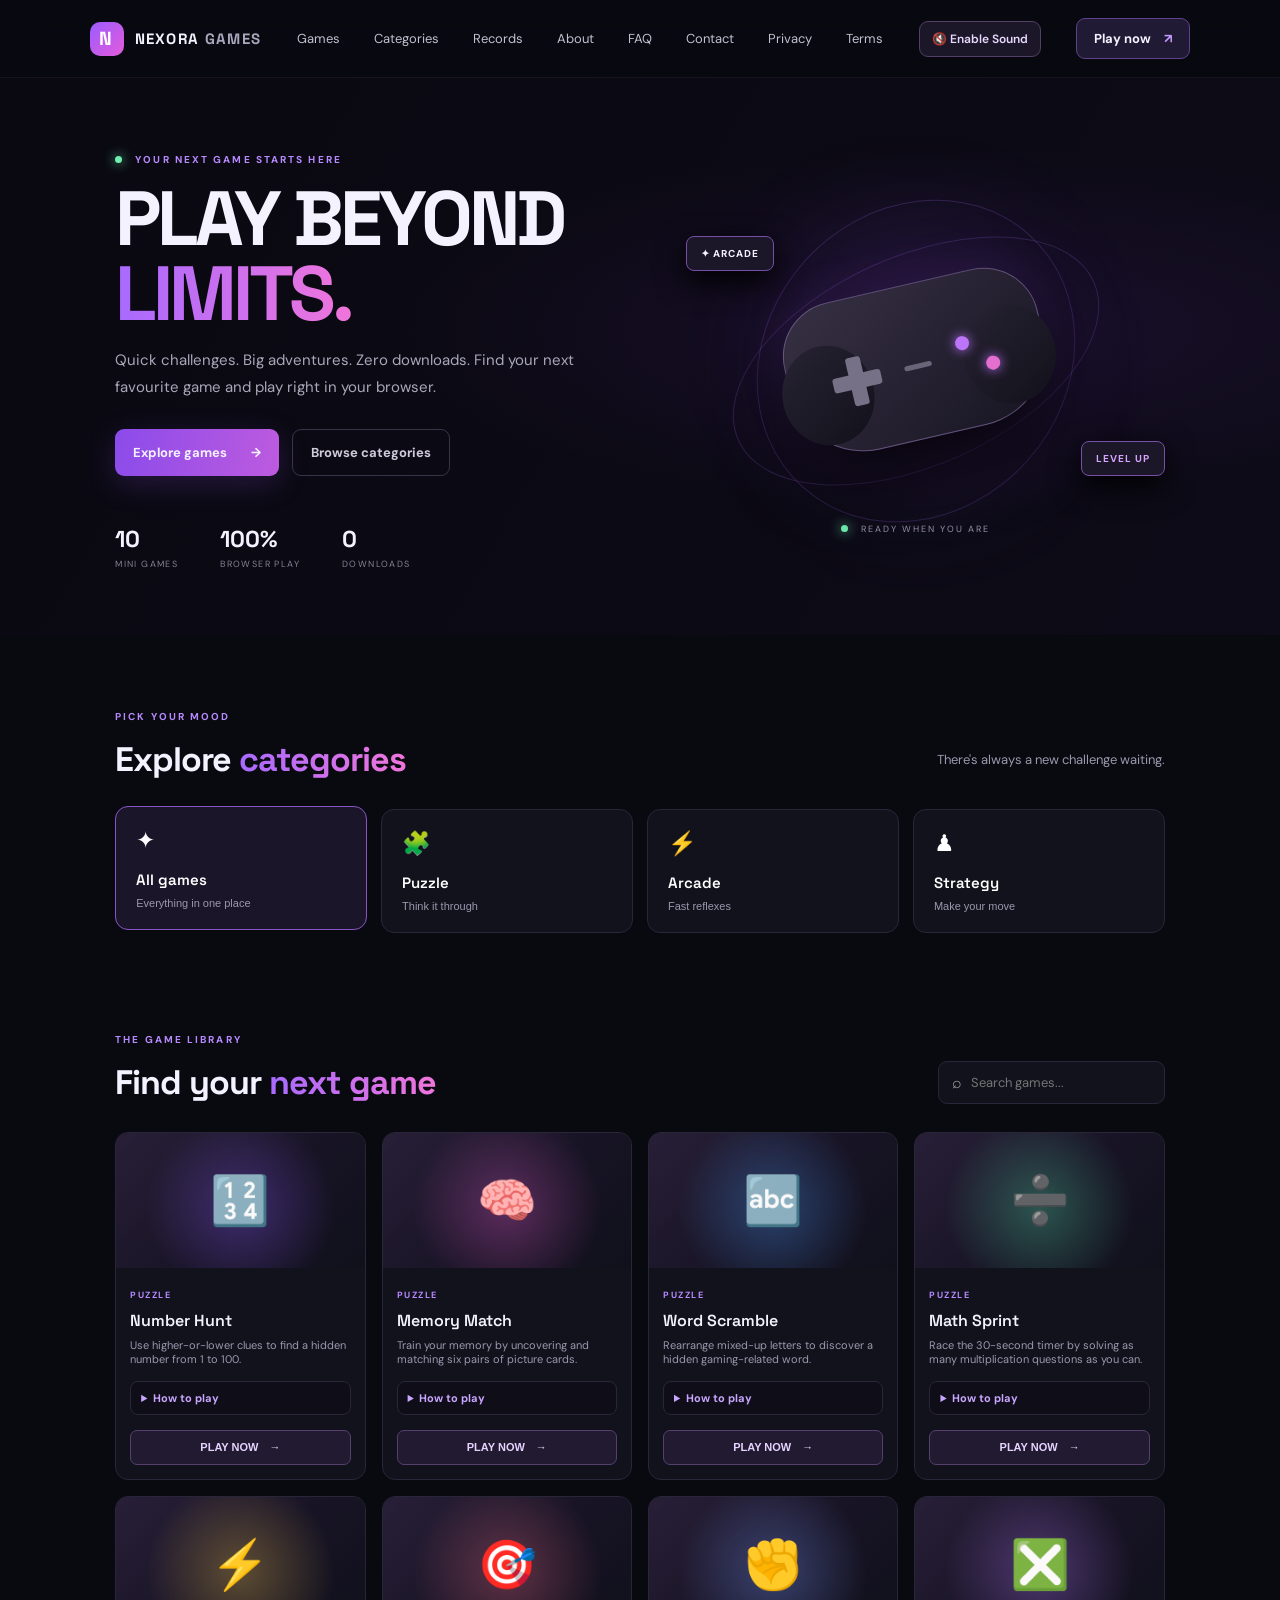
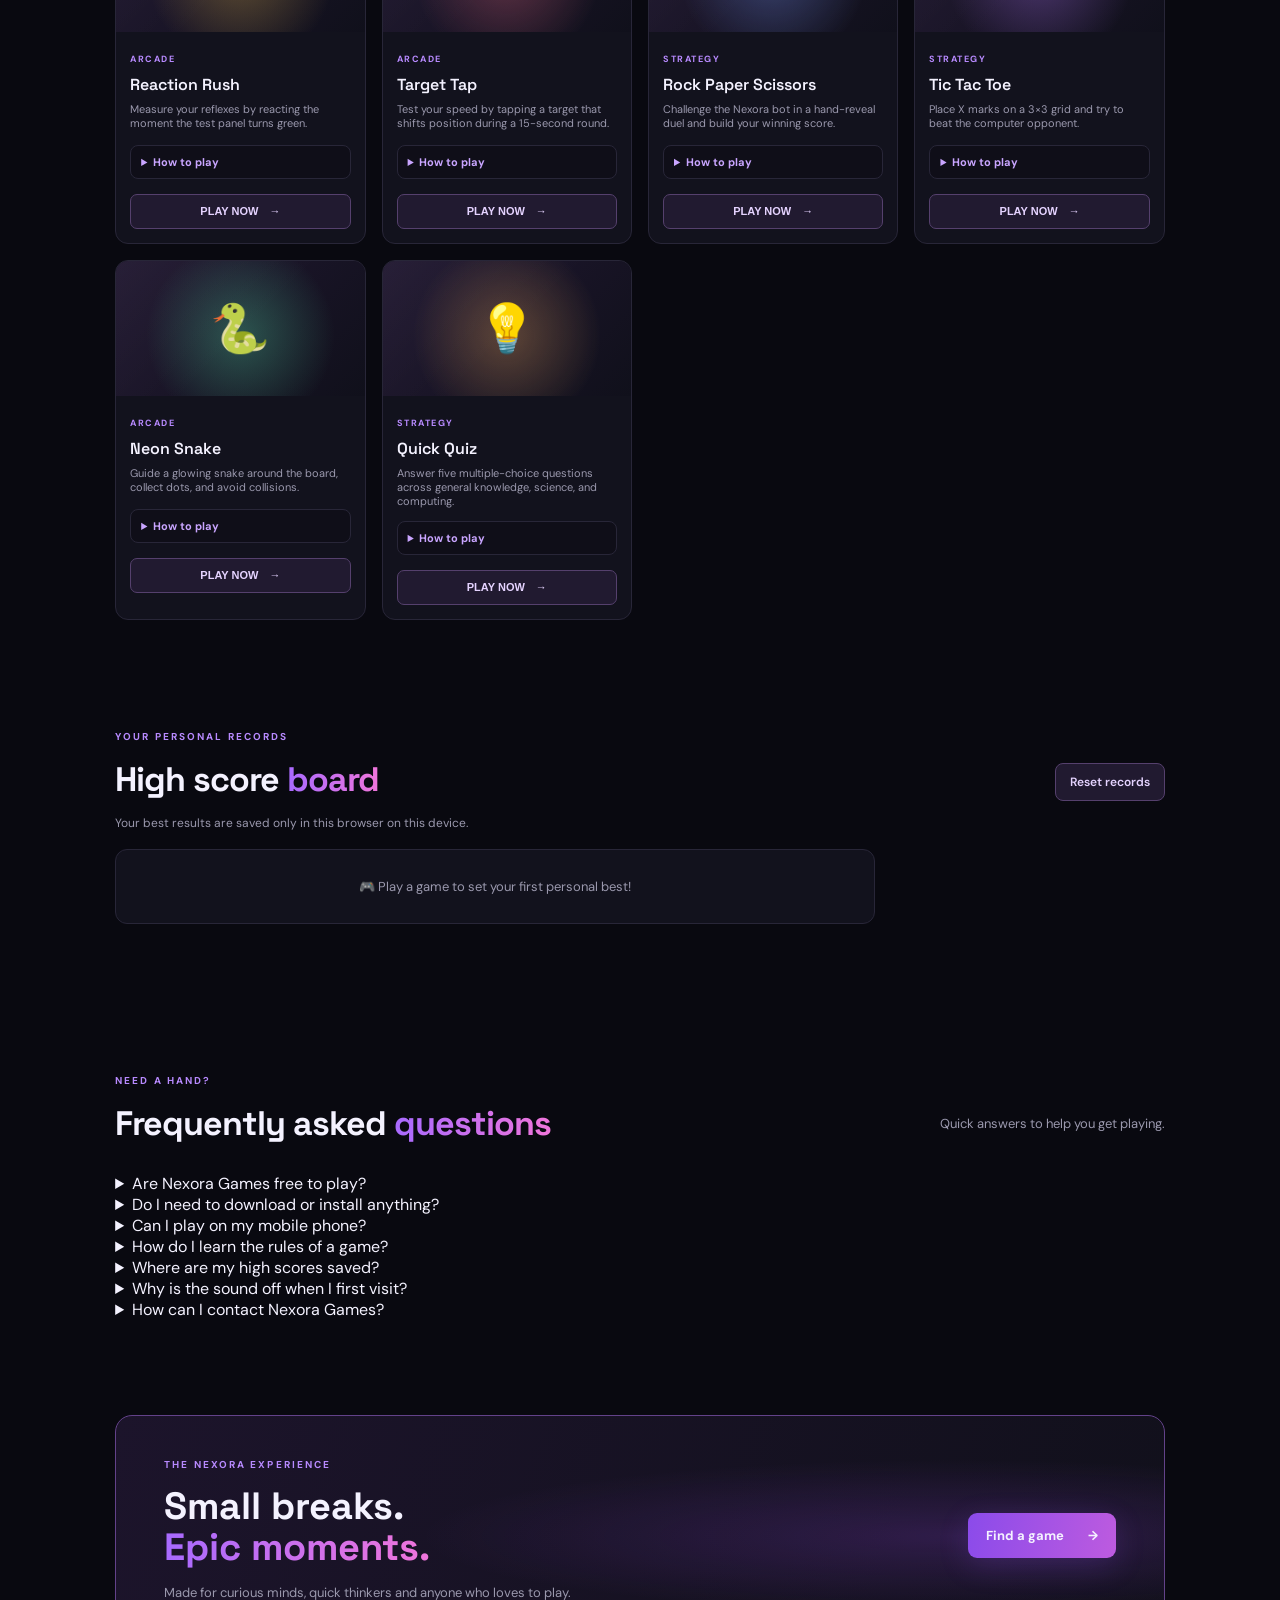
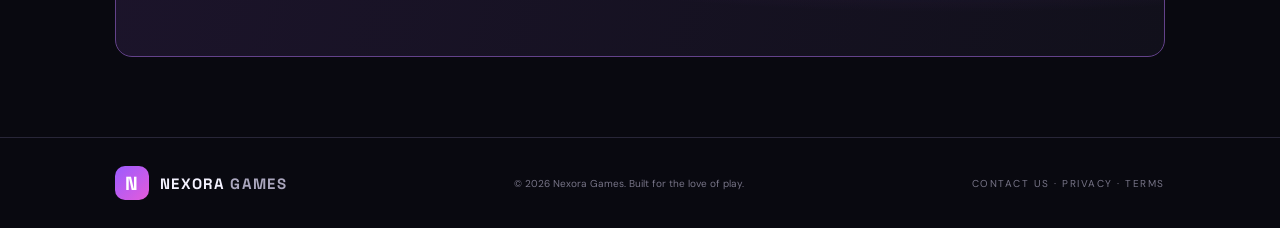
==== commit edaab947: "Add helpful FAQ section to homepage" ====
--- a/index.html
+++ b/index.html
@@ -39,7 +39,7 @@
 <body>
 <header class="topbar">
   <a class="brand" href="#"><span class="brand-mark">N</span><span>NEXORA<span class="muted"> GAMES</span></span></a>
-  <nav><a href="#games">Games</a><a href="#categories">Categories</a><a href="#leaderboard">Records</a><a href="#about">About</a><a href="contact.html">Contact</a><a href="privacy.html">Privacy</a><a href="terms.html">Terms</a></nav>
+  <nav><a href="#games">Games</a><a href="#categories">Categories</a><a href="#leaderboard">Records</a><a href="#about">About</a><a href="#faq">FAQ</a><a href="contact.html">Contact</a><a href="privacy.html">Privacy</a><a href="terms.html">Terms</a></nav>
   <button class="menu-btn" id="menuBtn" aria-label="Open menu">☰</button>
   <button class="sound-toggle" id="soundToggle" type="button" aria-label="Turn sound off" aria-pressed="true">🔊 Sound On</button><a class="top-cta" href="#games">Play now <span>↗</span></a>
 </header>
@@ -84,6 +84,20 @@
     <div id="leaderboardList" class="leaderboard-list" aria-live="polite"></div>
   </section>
 
+
+  <section class="section faq-section" id="faq">
+    <div class="section-head"><div><div class="eyebrow">NEED A HAND?</div><h2>Frequently asked <span>questions</span></h2></div><p>Quick answers to help you get playing.</p></div>
+    <div class="faq-list">
+      <details class="faq-item"><summary>Are Nexora Games free to play?</summary><p>Yes. You can play the games available on Nexora Games for free in your web browser.</p></details>
+      <details class="faq-item"><summary>Do I need to download or install anything?</summary><p>No download or installation is required. Open the website, choose a game and press Play.</p></details>
+      <details class="faq-item"><summary>Can I play on my mobile phone?</summary><p>Yes. The website is designed to work on mobile phones as well as computers. Open it in a modern browser and use the on-screen controls where provided.</p></details>
+      <details class="faq-item"><summary>How do I learn the rules of a game?</summary><p>Open a game card and expand the “How to Play” section to read its instructions, goal and a helpful tip before playing.</p></details>
+      <details class="faq-item"><summary>Where are my high scores saved?</summary><p>Your personal records are saved in your browser's local storage on the device you used. They are not a shared online leaderboard, and they may not appear on another device or browser. Clearing browser data can erase them.</p></details>
+      <details class="faq-item"><summary>Why is the sound off when I first visit?</summary><p>Sound may start muted until you enable it. Use the Sound button in the top bar to turn on music and game sound effects. Your browser may also ask you to allow audio playback.</p></details>
+      <details class="faq-item"><summary>How can I contact Nexora Games?</summary><p>For questions or feedback, visit our <a href="contact.html">Contact page</a> and send us an email.</p></details>
+    </div>
+  </section>
+
   <section class="join-banner" id="about">
     <div><div class="eyebrow">THE NEXORA EXPERIENCE</div><h2>Small breaks.<br><span>Epic moments.</span></h2><p>Made for curious minds, quick thinkers and anyone who loves to play.</p></div>
     <a class="btn primary" href="#games">Find a game <span>→</span></a>
--- a/style.css
+++ b/style.css
@@ -52,3 +52,12 @@
 .sound-toggle:hover{background:#30213f;border-color:var(--purple)}
 @media(max-width:760px){.topbar{gap:10px}.sound-toggle{padding:8px 9px;font-size:11px}.top-cta{font-size:12px;padding:9px 10px}}
 @media(max-width:430px){.topbar{padding:0 4%}.brand{font-size:12px;gap:7px}.brand-mark{width:30px;height:30px}.sound-toggle{font-size:0;padding:8px}.sound-toggle::first-letter{font-size:16px}.top-cta{padding:8px;font-size:11px}}
+
+
+/* Expandable game instructions on each game card */
+.game-guide{margin:0 0 13px;padding:9px 10px;border:1px solid var(--line);border-radius:8px;background:#0f0e18}
+.game-guide summary{color:#c9a5ff;font-size:11px;font-weight:700;cursor:pointer;list-style-position:inside}
+.game-guide[open] summary{margin-bottom:8px}
+.game-guide p{min-height:0!important;margin:7px 0!important;color:var(--muted);font-size:11px!important;line-height:1.6}
+.game-guide strong{color:#e5d3ff}
+.game-info .play-btn{margin-top:2px}
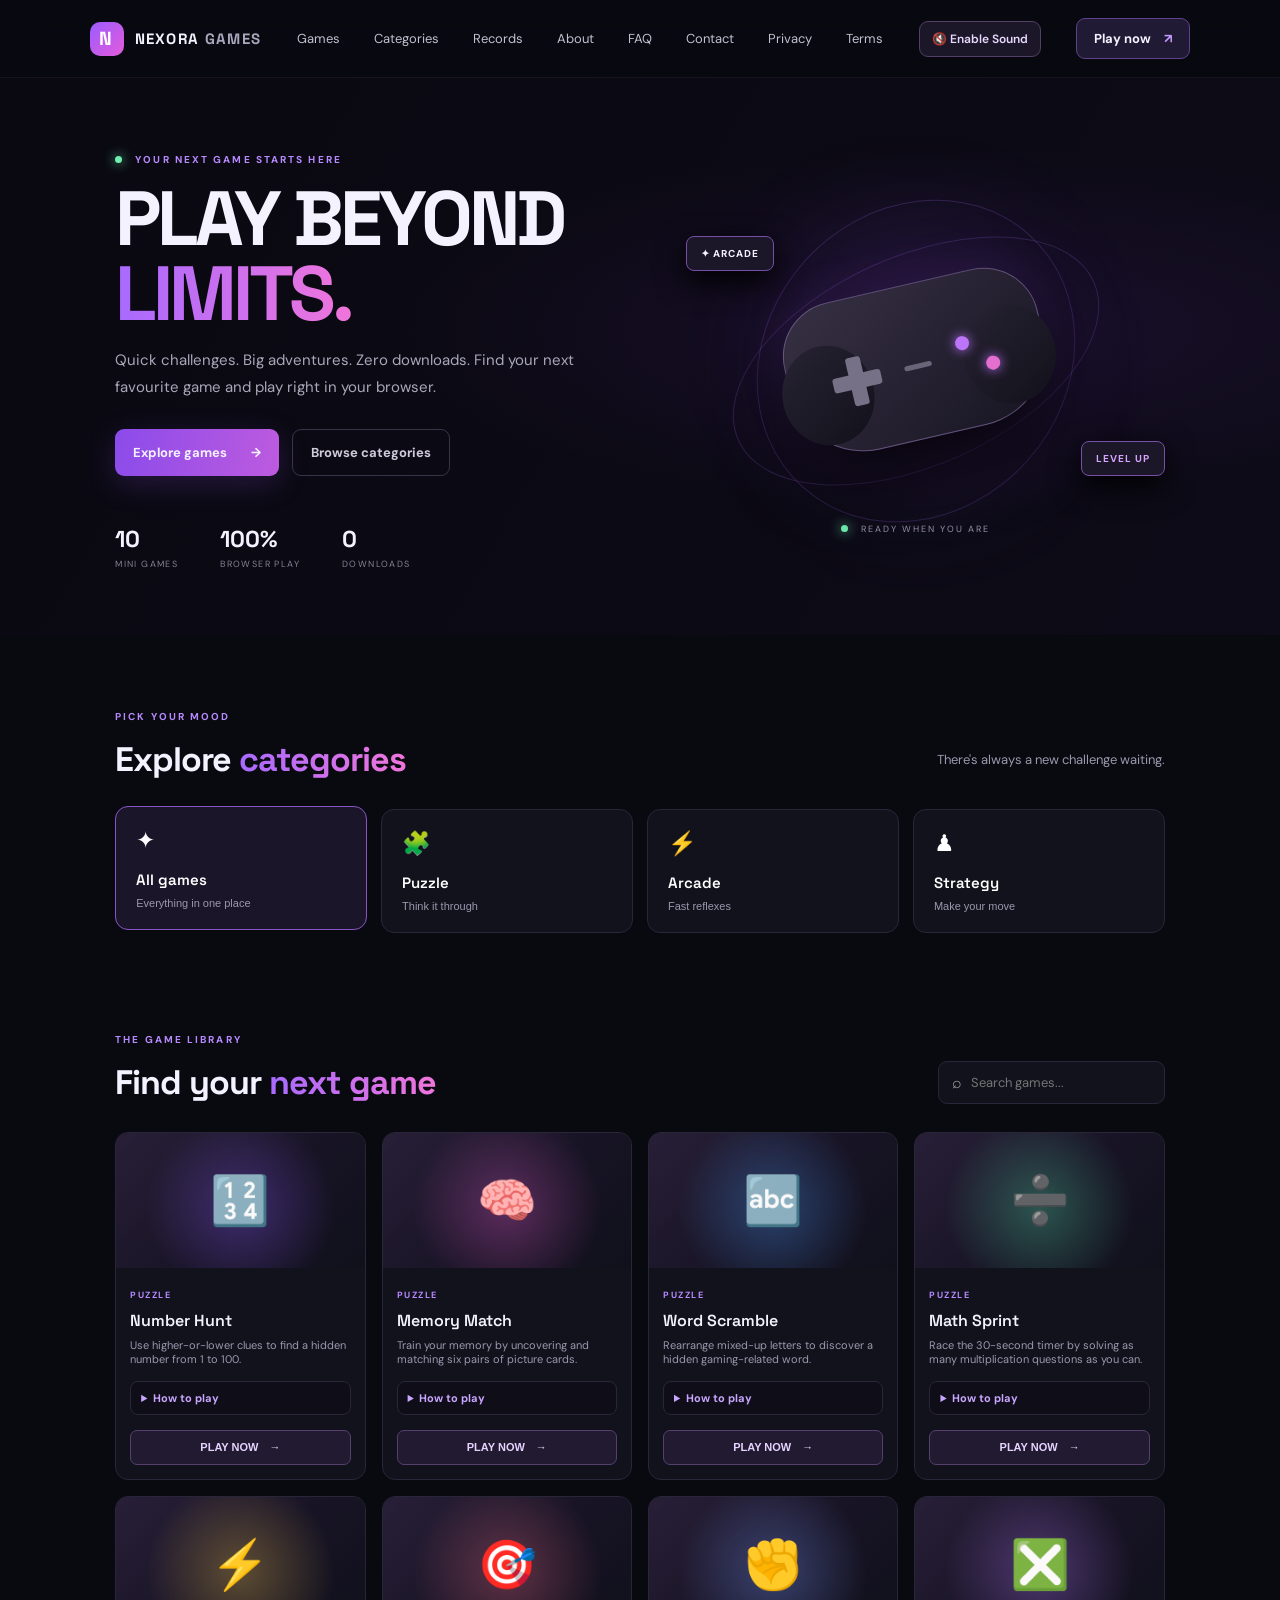
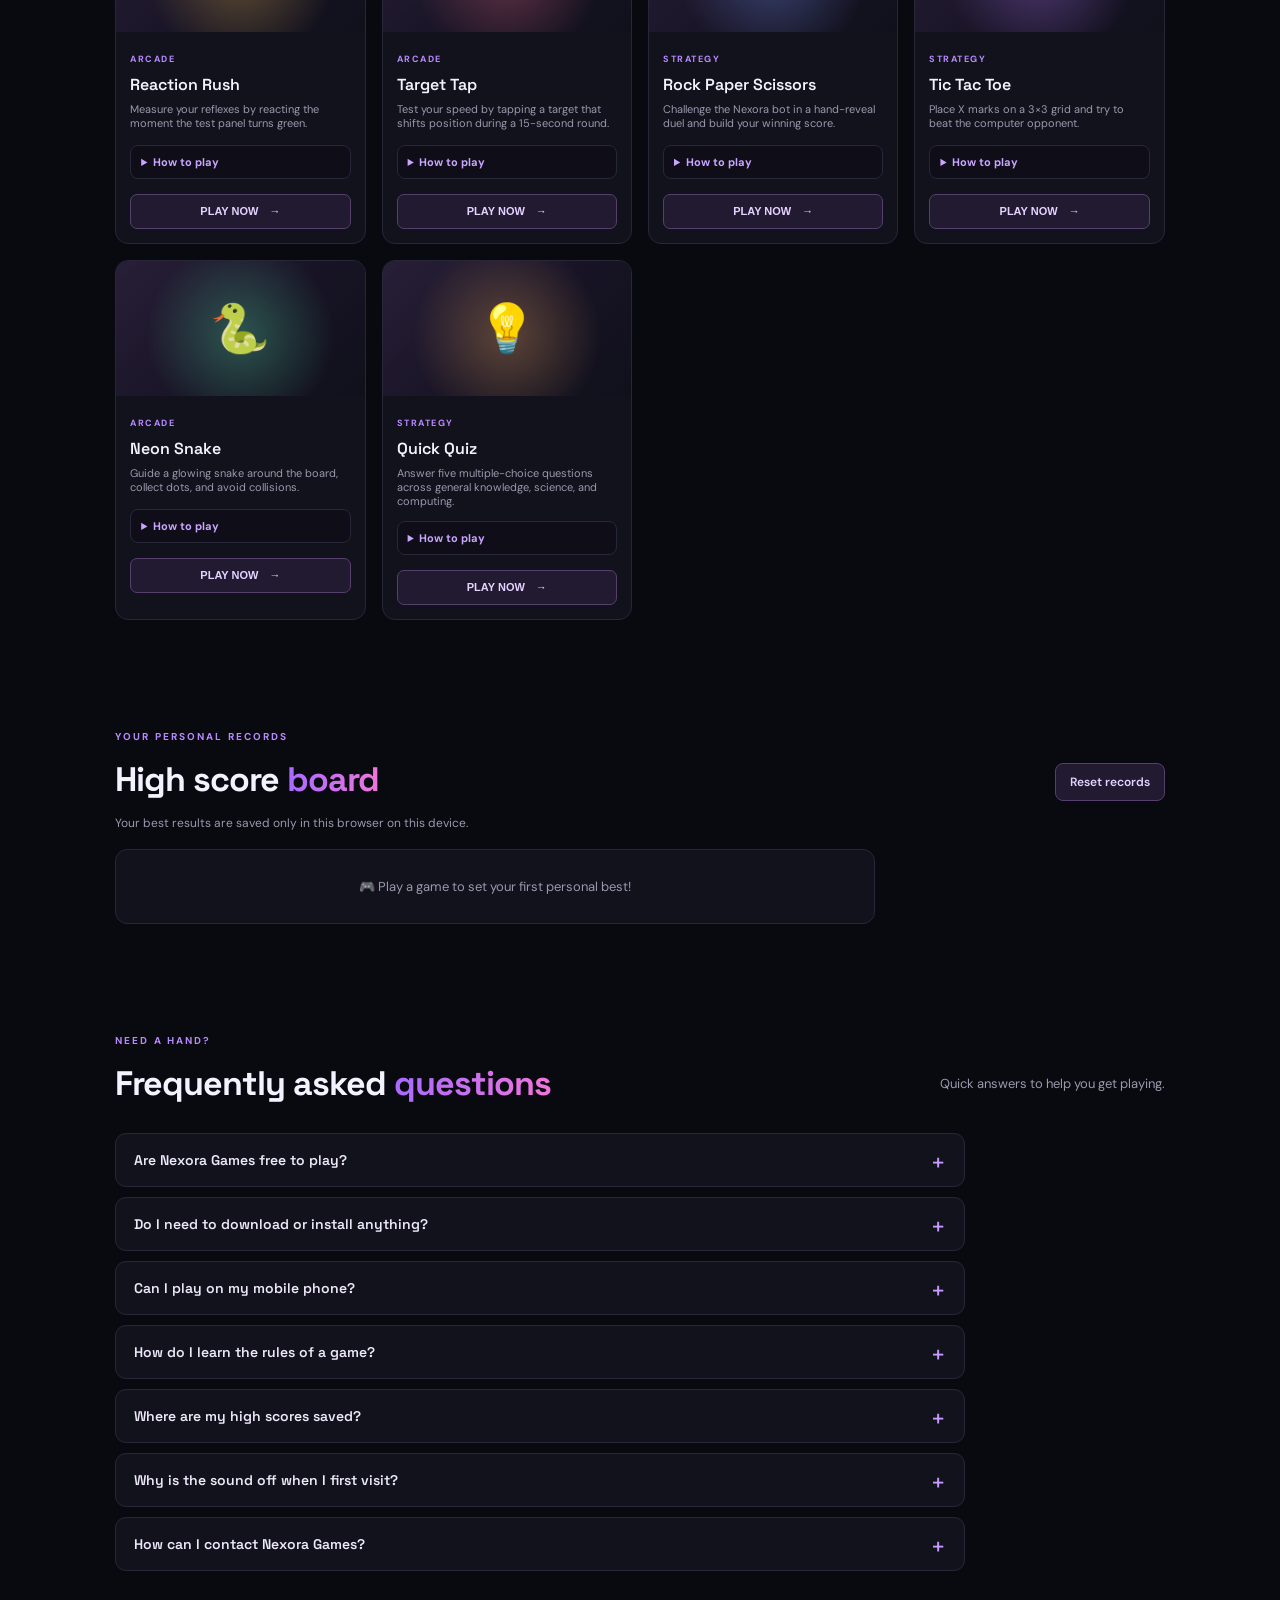
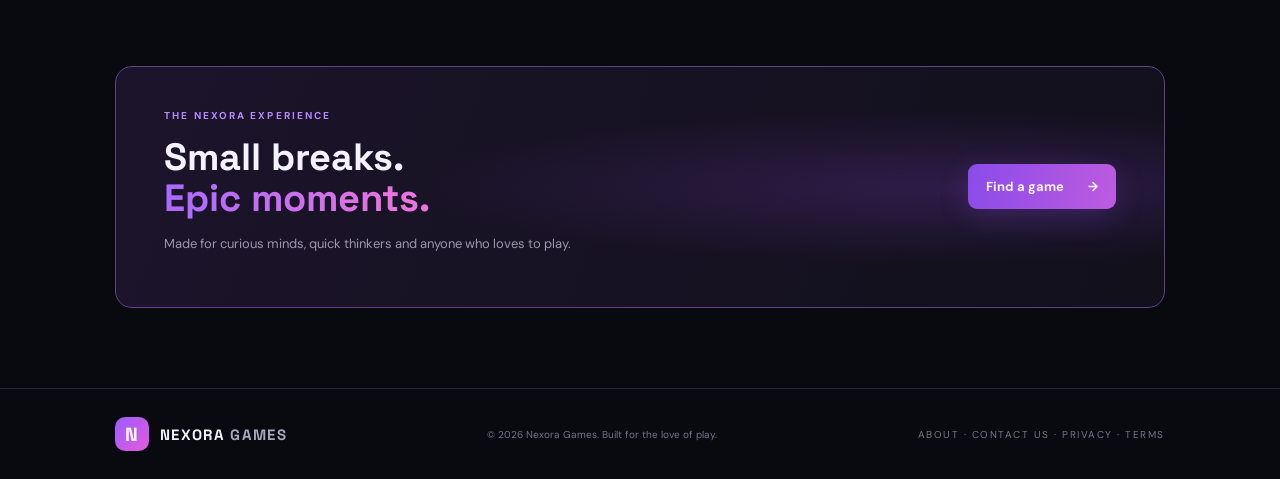
==== commit e2cc20f7: "Add About page navigation links" ====
--- a/index.html
+++ b/index.html
@@ -39,7 +39,7 @@
 <body>
 <header class="topbar">
   <a class="brand" href="#"><span class="brand-mark">N</span><span>NEXORA<span class="muted"> GAMES</span></span></a>
-  <nav><a href="#games">Games</a><a href="#categories">Categories</a><a href="#leaderboard">Records</a><a href="#about">About</a><a href="#faq">FAQ</a><a href="contact.html">Contact</a><a href="privacy.html">Privacy</a><a href="terms.html">Terms</a></nav>
+  <nav><a href="#games">Games</a><a href="#categories">Categories</a><a href="#leaderboard">Records</a><a href="about.html">About</a><a href="#faq">FAQ</a><a href="contact.html">Contact</a><a href="privacy.html">Privacy</a><a href="terms.html">Terms</a></nav>
   <button class="menu-btn" id="menuBtn" aria-label="Open menu">☰</button>
   <button class="sound-toggle" id="soundToggle" type="button" aria-label="Turn sound off" aria-pressed="true">🔊 Sound On</button><a class="top-cta" href="#games">Play now <span>↗</span></a>
 </header>
@@ -104,7 +104,7 @@
   </section>
 </main>
 
-<footer><a class="brand" href="#"><span class="brand-mark">N</span><span>NEXORA<span class="muted"> GAMES</span></span></a><p>© <span id="year"></span> Nexora Games. Built for the love of play.</p><span class="footer-note"><a href="contact.html">CONTACT US</a> · <a href="privacy.html">PRIVACY</a> · <a href="terms.html">TERMS</a></span></footer>
+<footer><a class="brand" href="#"><span class="brand-mark">N</span><span>NEXORA<span class="muted"> GAMES</span></span></a><p>© <span id="year"></span> Nexora Games. Built for the love of play.</p><span class="footer-note"><a href="about.html">ABOUT</a> · <a href="contact.html">CONTACT US</a> · <a href="privacy.html">PRIVACY</a> · <a href="terms.html">TERMS</a></span></footer>
 
 <div class="modal" id="gameModal" aria-hidden="true">
   <div class="modal-panel"><button class="close-btn" id="closeModal" aria-label="Close game">×</button><div class="modal-kicker" id="gameCategory">MINI GAME</div><h2 id="gameTitle">Game</h2><div id="gameArea" class="game-area"></div><p class="game-help" id="gameHelp"></p></div>
--- a/style.css
+++ b/style.css
@@ -61,3 +61,17 @@
 .game-guide p{min-height:0!important;margin:7px 0!important;color:var(--muted);font-size:11px!important;line-height:1.6}
 .game-guide strong{color:#e5d3ff}
 .game-info .play-btn{margin-top:2px}
+
+
+/* Frequently asked questions */
+.faq-section{padding-top:35px}
+.faq-list{max-width:850px;display:grid;gap:10px}
+.faq-item{background:var(--panel);border:1px solid var(--line);border-radius:11px;padding:0 18px;transition:border-color .2s}
+.faq-item[open]{border-color:#7650a7}
+.faq-item summary{position:relative;cursor:pointer;list-style:none;padding:17px 28px 17px 0;color:#eee8fa;font:600 14px 'Space Grotesk'}
+.faq-item summary::-webkit-details-marker{display:none}
+.faq-item summary:after{content:'+';position:absolute;right:2px;top:13px;color:#c49aff;font:500 22px 'DM Sans'}
+.faq-item[open] summary:after{content:'−'}
+.faq-item p{margin:0;padding:0 0 17px;color:var(--muted);font-size:12px;line-height:1.75}
+.faq-item p a{color:#c49aff;text-decoration:underline;text-underline-offset:3px}
+@media(max-width:560px){.faq-item{padding:0 14px}.faq-item summary{font-size:13px;line-height:1.5}.faq-item p{font-size:12px}}
